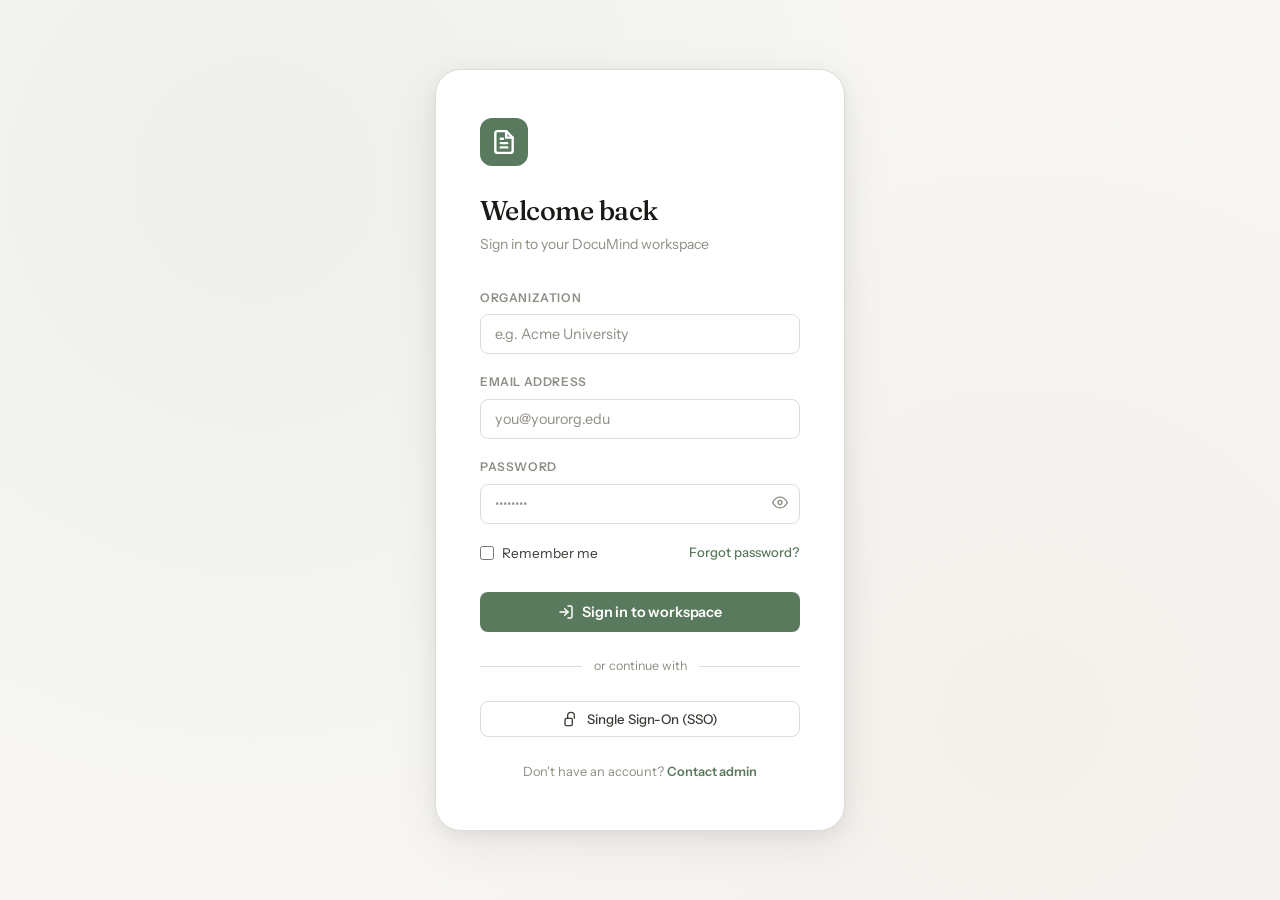
==== Frontend/index.html @ 60bb694b "Initial project structure" ====
<!DOCTYPE html>
<html lang="en">
<head>
  <meta charset="UTF-8" />
  <meta name="viewport" content="width=device-width, initial-scale=1.0" />
  <title>DocuMind AI — Login</title>
  <link rel="stylesheet" href="css/styles.css" />
</head>
<body>

  <!-- ── Page Loader ───────────────────────────── -->
  <div class="page-loader" id="pageLoader">
    <div class="loader-dot"></div>
    <div class="loader-dot"></div>
    <div class="loader-dot"></div>
  </div>

  <!-- ── Login Wrapper ─────────────────────────── -->
  <main class="login-page">

    <div class="login-card">

      <!-- Brand mark -->
      <div class="login-logo">
        <svg width="26" height="26" viewBox="0 0 24 24" fill="none" stroke="currentColor" stroke-width="2.2" stroke-linecap="round" stroke-linejoin="round">
          <path d="M14 2H6a2 2 0 0 0-2 2v16a2 2 0 0 0 2 2h12a2 2 0 0 0 2-2V8z"/>
          <polyline points="14 2 14 8 20 8"/>
          <line x1="9" y1="13" x2="15" y2="13"/>
          <line x1="9" y1="17" x2="15" y2="17"/>
          <line x1="9" y1="9" x2="11" y2="9"/>
        </svg>
      </div>

      <h1>Welcome back</h1>
      <p class="subtitle">Sign in to your DocuMind workspace</p>

      <!-- Login Form -->
      <form id="loginForm" novalidate>

        <div class="form-group">
          <label class="form-label" for="orgName">Organization</label>
          <input class="form-input" type="text" id="orgName" placeholder="e.g. Acme University" autocomplete="organization" />
          <div class="invalid-msg" id="orgError" style="color:#ef4444;font-size:.78rem;margin-top:4px;display:none;">
            Organization name is required.
          </div>
        </div>

        <div class="form-group">
          <label class="form-label" for="email">Email address</label>
          <input class="form-input" type="email" id="email" placeholder="you@yourorg.edu" autocomplete="email" />
          <div class="invalid-msg" id="emailError" style="color:#ef4444;font-size:.78rem;margin-top:4px;display:none;">
            Please enter a valid email.
          </div>
        </div>

        <div class="form-group">
          <label class="form-label" for="password">Password</label>
          <div style="position:relative;">
            <input class="form-input" type="password" id="password" placeholder="••••••••" autocomplete="current-password" style="padding-right:42px;" />
            <!-- Toggle visibility -->
            <button type="button" id="togglePwd" tabindex="-1"
              style="position:absolute;right:12px;top:50%;transform:translateY(-50%);background:none;border:none;cursor:pointer;color:var(--text-muted);padding:0;">
              <svg id="eyeIcon" width="16" height="16" viewBox="0 0 24 24" fill="none" stroke="currentColor" stroke-width="2" stroke-linecap="round" stroke-linejoin="round">
                <path d="M1 12s4-8 11-8 11 8 11 8-4 8-11 8-11-8-11-8z"/>
                <circle cx="12" cy="12" r="3"/>
              </svg>
            </button>
          </div>
          <div class="invalid-msg" id="pwdError" style="color:#ef4444;font-size:.78rem;margin-top:4px;display:none;">
            Password must be at least 6 characters.
          </div>
        </div>

        <div style="display:flex;align-items:center;justify-content:space-between;margin-bottom:20px;">
          <label style="display:flex;align-items:center;gap:8px;font-size:.85rem;cursor:pointer;">
            <input type="checkbox" id="rememberMe" style="accent-color:var(--primary);width:14px;height:14px;" />
            Remember me
          </label>
          <a href="#" style="font-size:.82rem;color:var(--primary);text-decoration:none;font-weight:500;">Forgot password?</a>
        </div>

        <button type="submit" class="btn-primary-custom" id="loginBtn">
          <svg width="16" height="16" viewBox="0 0 24 24" fill="none" stroke="currentColor" stroke-width="2.2" stroke-linecap="round" stroke-linejoin="round">
            <path d="M15 3h4a2 2 0 0 1 2 2v14a2 2 0 0 1-2 2h-4"/>
            <polyline points="10 17 15 12 10 7"/>
            <line x1="15" y1="12" x2="3" y2="12"/>
          </svg>
          Sign in to workspace
        </button>

      </form>

      <!-- Divider -->
      <div style="display:flex;align-items:center;gap:12px;margin:24px 0;">
        <div style="flex:1;height:1px;background:var(--border);"></div>
        <span style="font-size:.78rem;color:var(--text-muted);">or continue with</span>
        <div style="flex:1;height:1px;background:var(--border);"></div>
      </div>

      <!-- SSO button (decorative) -->
      <button class="btn-secondary-custom" style="width:100%;">
        <svg width="16" height="16" viewBox="0 0 24 24" fill="none" stroke="currentColor" stroke-width="2" stroke-linecap="round" stroke-linejoin="round">
          <rect x="3" y="11" width="11" height="11" rx="2" ry="2"/>
          <path d="M7 11V7a5 5 0 0 1 10 0v4"/>
        </svg>
        Single Sign-On (SSO)
      </button>

      <p style="text-align:center;font-size:.8rem;color:var(--text-muted);margin-top:24px;">
        Don't have an account? <a href="#" style="color:var(--primary);font-weight:600;text-decoration:none;">Contact admin</a>
      </p>

    </div><!-- /login-card -->
  </main>

  <script src="js/login.js"></script>
</body>
</html>
---- Frontend/css/styles.css ----
/* ============================================================
   DocuMind AI — Global Styles
   Theme: Light Minimal · Sage & Stone
   Fonts: Fraunces (display) + Instrument Sans (body)
   ============================================================ */

@import url('https://fonts.googleapis.com/css2?family=Fraunces:ital,opsz,wght@0,9..144,300;0,9..144,400;0,9..144,500;0,9..144,600;1,9..144,300;1,9..144,400&family=Instrument+Sans:ital,wght@0,400;0,500;0,600;0,700;1,400&display=swap');

/* ── CSS Variables ──────────────────────────────────────── */
:root {
  --bg:           #f7f6f3;
  --surface:      #ffffff;
  --surface-2:    #f2f1ed;
  --surface-3:    #eceae4;
  --border:       #e0ddd6;
  --border-focus: #5a7a5e;

  --primary:      #5a7a5e;
  --primary-dark: #3d5c41;
  --primary-mid:  #4d6e51;
  --primary-light:#edf2ee;
  --primary-pale: #f4f8f4;
  --accent:       #c4785a;
  --accent-light: #fdf0eb;

  --text-heading: #1a1916;
  --text-body:    #3d3b35;
  --text-muted:   #8f8c83;
  --text-inverse: #ffffff;

  --bubble-user:  #3d5c41;
  --bubble-ai:    #f2f1ed;

  --shadow-xs:    0 1px 2px rgba(0,0,0,.04);
  --shadow-sm:    0 2px 8px rgba(0,0,0,.05), 0 1px 3px rgba(0,0,0,.04);
  --shadow-md:    0 4px 20px rgba(0,0,0,.06), 0 2px 6px rgba(0,0,0,.04);
  --shadow-lg:    0 12px 48px rgba(0,0,0,.08), 0 4px 16px rgba(0,0,0,.05);

  --radius-sm:    8px;
  --radius-md:    12px;
  --radius-lg:    18px;
  --radius-xl:    26px;

  --font-display: 'Fraunces', serif;
  --font-body:    'Instrument Sans', sans-serif;

  --nav-h:        60px;
  --sidebar-w:    248px;

  --transition:   all .18s cubic-bezier(.4,0,.2,1);
}

/* ── Reset & Base ───────────────────────────────────────── */
*, *::before, *::after { box-sizing: border-box; margin: 0; padding: 0; }
html { scroll-behavior: smooth; }

body {
  font-family: var(--font-body);
  background: var(--bg);
  color: var(--text-body);
  font-size: 14.5px;
  line-height: 1.65;
  min-height: 100vh;
  -webkit-font-smoothing: antialiased;
}

h1, h2, h3, h4, h5 {
  font-family: var(--font-display);
  color: var(--text-heading);
  line-height: 1.2;
  font-weight: 500;
}

/* ── Page Loader ────────────────────────────────────────── */
.page-loader {
  position: fixed; inset: 0;
  background: var(--surface);
  display: flex; align-items: center; justify-content: center;
  z-index: 9999;
  transition: opacity .4s ease, visibility .4s ease;
}
.page-loader.hidden { opacity: 0; visibility: hidden; }
.loader-dot {
  width: 8px; height: 8px;
  border-radius: 50%;
  background: var(--primary);
  margin: 0 4px;
  animation: bounce .6s infinite alternate;
}
.loader-dot:nth-child(2) { animation-delay: .15s; }
.loader-dot:nth-child(3) { animation-delay: .30s; }
@keyframes bounce { to { transform: translateY(-10px); opacity: .4; } }

/* ── Navbar ─────────────────────────────────────────────── */
.app-navbar {
  height: var(--nav-h);
  background: var(--surface);
  border-bottom: 1px solid var(--border);
  display: flex; align-items: center;
  padding: 0 28px;
  position: sticky; top: 0; z-index: 100;
  box-shadow: var(--shadow-xs);
}

.nav-brand {
  display: flex; align-items: center; gap: 10px;
  font-family: var(--font-display);
  font-weight: 500;
  font-size: 1.05rem;
  color: var(--text-heading);
  text-decoration: none;
  letter-spacing: -.01em;
}
.nav-brand:hover { color: var(--primary); }

.nav-logo-mark {
  width: 32px; height: 32px;
  background: var(--primary);
  border-radius: 8px;
  display: flex; align-items: center; justify-content: center;
  color: white; font-size: .82rem; font-weight: 600;
  font-family: var(--font-display);
}

.nav-links {
  display: flex; align-items: center; gap: 2px;
  margin-left: auto;
  list-style: none;
}

.nav-links a {
  padding: 6px 12px;
  border-radius: var(--radius-sm);
  font-size: .83rem;
  font-weight: 500;
  color: var(--text-muted);
  text-decoration: none;
  transition: var(--transition);
}
.nav-links a:hover { color: var(--text-heading); background: var(--surface-2); }
.nav-links a.active { color: var(--primary); background: var(--primary-light); font-weight: 600; }

.nav-links .nav-logout a { color: #b45c4a; }
.nav-links .nav-logout a:hover { background: #fdf0eb; color: #8c3c2a; }

/* ── Login Page ─────────────────────────────────────────── */
.login-page {
  min-height: 100vh;
  display: flex; align-items: center; justify-content: center;
  background: var(--bg);
  position: relative; overflow: hidden;
  padding: 24px;
}

.login-page::before {
  content: '';
  position: absolute; inset: 0;
  background-image:
    radial-gradient(circle at 20% 20%, rgba(90,122,94,.06) 0%, transparent 50%),
    radial-gradient(circle at 80% 80%, rgba(196,120,90,.05) 0%, transparent 50%);
  pointer-events: none;
}

.login-card {
  background: var(--surface);
  border-radius: var(--radius-xl);
  box-shadow: var(--shadow-lg);
  padding: 48px 44px;
  width: 100%; max-width: 410px;
  position: relative; z-index: 1;
  border: 1px solid var(--border);
  animation: slideUp .45s cubic-bezier(.4,0,.2,1) both;
}
@keyframes slideUp {
  from { opacity: 0; transform: translateY(20px); }
  to   { opacity: 1; transform: translateY(0); }
}

.login-logo {
  width: 48px; height: 48px;
  background: var(--primary);
  border-radius: 12px;
  display: flex; align-items: center; justify-content: center;
  margin-bottom: 28px;
}
.login-logo svg { color: white; }

.login-card h1 { font-size: 1.7rem; margin-bottom: 6px; letter-spacing: -.02em; }
.login-card p.subtitle { color: var(--text-muted); font-size: .875rem; margin-bottom: 32px; font-family: var(--font-body); }

/* ── Form Elements ──────────────────────────────────────── */
.form-group { margin-bottom: 18px; }

.form-label {
  display: block;
  font-size: .75rem;
  font-weight: 600;
  letter-spacing: .05em;
  text-transform: uppercase;
  color: var(--text-muted);
  margin-bottom: 7px;
}

.form-input {
  width: 100%;
  padding: 10px 14px;
  border: 1.5px solid var(--border);
  border-radius: var(--radius-sm);
  font-family: var(--font-body);
  font-size: .9rem;
  color: var(--text-heading);
  background: var(--surface);
  transition: var(--transition);
  outline: none;
}
.form-input:focus {
  border-color: var(--border-focus);
  box-shadow: 0 0 0 3px rgba(90,122,94,.1);
}
.form-input::placeholder { color: var(--text-muted); }

/* ── Buttons ────────────────────────────────────────────── */
.btn-primary-custom {
  display: inline-flex; align-items: center; justify-content: center; gap: 8px;
  width: 100%; padding: 11px 20px;
  background: var(--primary);
  color: white;
  border: none;
  border-radius: var(--radius-sm);
  font-family: var(--font-body);
  font-size: .9rem;
  font-weight: 600;
  cursor: pointer;
  transition: var(--transition);
  text-decoration: none;
  margin-top: 8px;
  letter-spacing: -.01em;
}
.btn-primary-custom:hover {
  background: var(--primary-dark);
  color: white;
  transform: translateY(-1px);
  box-shadow: 0 6px 20px rgba(61,92,65,.25);
}
.btn-primary-custom:active { transform: translateY(0); box-shadow: none; }

.btn-secondary-custom {
  display: inline-flex; align-items: center; justify-content: center; gap: 8px;
  padding: 9px 16px;
  background: var(--surface);
  color: var(--text-body);
  border: 1.5px solid var(--border);
  border-radius: var(--radius-sm);
  font-family: var(--font-body);
  font-size: .83rem;
  font-weight: 500;
  cursor: pointer;
  transition: var(--transition);
  text-decoration: none;
}
.btn-secondary-custom:hover {
  border-color: var(--primary);
  color: var(--primary);
  background: var(--primary-pale);
}

/* ── Page Layout ────────────────────────────────────────── */
.page-content {
  max-width: 1100px;
  margin: 0 auto;
  padding: 32px 24px;
}

.page-header { margin-bottom: 24px; }
.page-header h2 { font-size: 1.45rem; font-weight: 500; letter-spacing: -.02em; }
.page-header p { color: var(--text-muted); font-size: .875rem; margin-top: 4px; }

/* ── Card ───────────────────────────────────────────────── */
.card-custom {
  background: var(--surface);
  border: 1px solid var(--border);
  border-radius: var(--radius-lg);
  box-shadow: var(--shadow-sm);
  overflow: hidden;
}

/* ── Chat Page ──────────────────────────────────────────── */
.chat-layout {
  display: flex;
  gap: 0;
  height: calc(100vh - var(--nav-h));
  overflow: hidden;
}

.chat-sidebar {
  width: var(--sidebar-w);
  flex-shrink: 0;
  background: var(--surface);
  border-right: 1px solid var(--border);
  display: flex; flex-direction: column;
  overflow: hidden;
}

.sidebar-top {
  padding: 18px 16px 12px;
  border-bottom: 1px solid var(--border);
}

.sidebar-heading {
  font-size: .68rem;
  font-weight: 700;
  letter-spacing: .1em;
  text-transform: uppercase;
  color: var(--text-muted);
  padding: 14px 16px 6px;
}

.sidebar-list {
  flex: 1;
  overflow-y: auto;
  padding: 4px 8px;
}
.sidebar-list::-webkit-scrollbar { width: 4px; }
.sidebar-list::-webkit-scrollbar-thumb { background: var(--border); border-radius: 4px; }

.sidebar-item {
  padding: 9px 10px;
  border-radius: var(--radius-sm);
  font-size: .82rem;
  cursor: pointer;
  transition: var(--transition);
  color: var(--text-body);
  display: flex; align-items: flex-start; gap: 8px;
  line-height: 1.4;
}
.sidebar-item:hover { background: var(--surface-2); }
.sidebar-item.active {
  background: var(--primary-light);
  color: var(--primary);
  font-weight: 600;
}
.sidebar-item .item-dot {
  width: 6px; height: 6px; border-radius: 50%;
  background: var(--text-muted); opacity: .4;
  flex-shrink: 0; margin-top: 5px;
}
.sidebar-item.active .item-dot { background: var(--primary); opacity: 1; }

.sidebar-footer {
  padding: 12px 16px;
  border-top: 1px solid var(--border);
  display: flex; flex-direction: column; gap: 8px;
}

.chat-main {
  flex: 1;
  display: flex; flex-direction: column;
  background: var(--bg);
  overflow: hidden;
}

.chat-header {
  padding: 14px 24px;
  border-bottom: 1px solid var(--border);
  display: flex; align-items: center; gap: 12px;
  background: var(--surface);
  flex-shrink: 0;
}
.chat-header-icon {
  width: 34px; height: 34px;
  background: var(--primary);
  border-radius: 9px;
  display: flex; align-items: center; justify-content: center;
  color: white;
}
.chat-header-info h5 { font-size: .9rem; margin: 0; font-weight: 600; font-family: var(--font-body); }
.chat-header-info span { font-size: .75rem; color: var(--text-muted); }
.status-dot {
  display: inline-block;
  width: 6px; height: 6px;
  background: #4ade80;
  border-radius: 50%;
  margin-right: 5px;
  animation: pulse 2.5s infinite;
}
@keyframes pulse { 0%,100%{opacity:1} 50%{opacity:.3} }

.chat-messages {
  flex: 1; overflow-y: auto;
  padding: 28px 28px 16px;
  display: flex; flex-direction: column;
  gap: 20px;
  scroll-behavior: smooth;
}
.chat-messages::-webkit-scrollbar { width: 5px; }
.chat-messages::-webkit-scrollbar-track { background: transparent; }
.chat-messages::-webkit-scrollbar-thumb { background: var(--border); border-radius: 10px; }

.msg-row {
  display: flex; align-items: flex-end; gap: 10px;
  animation: msgIn .25s cubic-bezier(.4,0,.2,1) both;
}
@keyframes msgIn {
  from { opacity: 0; transform: translateY(8px); }
  to   { opacity: 1; transform: translateY(0); }
}

.msg-row.user { flex-direction: row-reverse; }

.msg-avatar {
  width: 30px; height: 30px; border-radius: 50%;
  display: flex; align-items: center; justify-content: center;
  font-size: .7rem; font-weight: 700;
  flex-shrink: 0;
}
.msg-avatar.ai-avatar { background: var(--primary); color: white; }
.msg-avatar.user-avatar { background: var(--surface-3); color: var(--text-body); border: 1.5px solid var(--border); }

.msg-bubble {
  max-width: 64%;
  padding: 11px 15px;
  border-radius: var(--radius-md);
  font-size: .875rem;
  line-height: 1.6;
}

.msg-row.user .msg-bubble {
  background: var(--primary);
  color: white;
  border-bottom-right-radius: 4px;
}

.msg-row.ai .msg-bubble {
  background: var(--surface);
  color: var(--text-body);
  border-bottom-left-radius: 4px;
  border: 1px solid var(--border);
  box-shadow: var(--shadow-xs);
}

.msg-time {
  font-size: .68rem; color: var(--text-muted); margin-top: 5px;
  text-align: right;
}
.msg-row.ai .msg-time { text-align: left; }

.typing-indicator { display: flex; align-items: center; gap: 4px; padding: 4px 2px; }
.typing-dot {
  width: 6px; height: 6px;
  border-radius: 50%; background: var(--text-muted);
  animation: typing .8s infinite;
}
.typing-dot:nth-child(2) { animation-delay: .15s; }
.typing-dot:nth-child(3) { animation-delay: .30s; }
@keyframes typing { 0%,80%,100%{transform:scale(1);opacity:.35} 40%{transform:scale(1.35);opacity:1} }

/* Welcome state */
.chat-welcome {
  display: flex; flex-direction: column; align-items: center;
  justify-content: center; text-align: center;
  padding: 48px 24px;
  margin: auto;
  width: 100%;
}

.welcome-icon {
  width: 56px; height: 56px;
  background: var(--primary-light);
  border-radius: var(--radius-md);
  display: flex; align-items: center; justify-content: center;
  margin: 0 auto 18px;
  color: var(--primary);
}

.chat-welcome h4 {
  font-size: 1.2rem;
  letter-spacing: -.02em;
  margin-bottom: 8px;
}

.chat-welcome p {
  color: var(--text-muted);
  font-size: .855rem;
  max-width: 360px;
  margin: 0 auto 28px;
  line-height: 1.65;
}

.suggestions-grid {
  display: grid;
  grid-template-columns: 1fr 1fr;
  gap: 8px;
  max-width: 480px;
  width: 100%;
}

.suggestion-chip {
  background: var(--surface);
  border: 1.5px solid var(--border);
  border-radius: var(--radius-md);
  padding: 11px 14px;
  font-size: .82rem;
  font-family: var(--font-body);
  color: var(--text-body);
  cursor: pointer;
  transition: var(--transition);
  text-align: left;
  line-height: 1.4;
  display: flex; align-items: flex-start; gap: 10px;
}
.suggestion-chip:hover {
  border-color: var(--primary);
  color: var(--primary);
  background: var(--primary-pale);
  transform: translateY(-1px);
  box-shadow: var(--shadow-sm);
}
.chip-icon { font-size: 1rem; flex-shrink: 0; }
.chip-text { display: flex; flex-direction: column; gap: 2px; }
.chip-label { font-weight: 600; font-size: .8rem; }
.chip-desc { font-size: .73rem; color: var(--text-muted); }

/* Input area */
.chat-input-area {
  padding: 14px 24px 18px;
  background: var(--surface);
  border-top: 1px solid var(--border);
  flex-shrink: 0;
}

.chat-input-wrap {
  display: flex; align-items: flex-end;
  background: var(--bg);
  border: 1.5px solid var(--border);
  border-radius: var(--radius-lg);
  padding: 10px 12px 10px 16px;
  transition: var(--transition);
  gap: 10px;
}
.chat-input-wrap:focus-within {
  border-color: var(--border-focus);
  box-shadow: 0 0 0 3px rgba(90,122,94,.08);
  background: var(--surface);
}

#chatInput {
  flex: 1; border: none; outline: none;
  background: transparent;
  font-family: var(--font-body);
  font-size: .875rem; color: var(--text-heading);
  resize: none; max-height: 120px;
  line-height: 1.55;
  padding-top: 2px;
}
#chatInput::placeholder { color: var(--text-muted); }

.btn-send {
  width: 36px; height: 36px; flex-shrink: 0;
  background: var(--primary);
  border: none; border-radius: 10px;
  color: white; display: flex; align-items: center; justify-content: center;
  cursor: pointer; transition: var(--transition);
}
.btn-send:hover { background: var(--primary-dark); transform: scale(1.05); }
.btn-send:disabled { opacity: .4; cursor: not-allowed; transform: none; background: var(--primary); }

.input-hint {
  font-size: .7rem;
  color: var(--text-muted);
  text-align: center;
  margin-top: 8px;
}

/* ── Upload Page ────────────────────────────────────────── */
.upload-zone {
  border: 2px dashed var(--border);
  border-radius: var(--radius-lg);
  background: var(--bg);
  padding: 52px 32px;
  text-align: center;
  transition: var(--transition);
  cursor: pointer;
  position: relative;
}
.upload-zone:hover,
.upload-zone.drag-over {
  border-color: var(--primary);
  background: var(--primary-pale);
}
.upload-zone input[type="file"] {
  position: absolute; inset: 0; opacity: 0; cursor: pointer; width: 100%; height: 100%;
}

.upload-icon {
  width: 56px; height: 56px;
  background: var(--primary-light);
  border-radius: var(--radius-md);
  display: flex; align-items: center; justify-content: center;
  margin: 0 auto 16px;
  color: var(--primary);
}

.upload-zone h4 { font-size: .95rem; margin-bottom: 5px; font-weight: 600; font-family: var(--font-body); }
.upload-zone p { font-size: .83rem; color: var(--text-muted); }

.file-badge {
  display: inline-flex; align-items: center; gap: 5px;
  padding: 3px 10px;
  border-radius: 20px;
  font-size: .72rem; font-weight: 600;
  margin: 3px;
}
.badge-pdf { background: #fef2f2; color: #c0392b; }
.badge-docx { background: #eff6ff; color: #2563eb; }

/* ── Table ──────────────────────────────────────────────── */
.table-custom {
  width: 100%; border-collapse: separate; border-spacing: 0;
  font-size: .855rem;
}
.table-custom thead th {
  background: var(--surface-2);
  color: var(--text-muted);
  font-weight: 600;
  font-size: .71rem;
  text-transform: uppercase;
  letter-spacing: .07em;
  padding: 11px 20px;
  border-bottom: 1px solid var(--border);
  font-family: var(--font-body);
}
.table-custom tbody td {
  padding: 13px 20px;
  border-bottom: 1px solid var(--border);
  color: var(--text-body);
  vertical-align: middle;
}
.table-custom tbody tr:last-child td { border-bottom: none; }
.table-custom tbody tr { transition: var(--transition); }
.table-custom tbody tr:hover { background: var(--surface-2); }

.status-badge {
  display: inline-flex; align-items: center; gap: 5px;
  padding: 3px 10px; border-radius: 20px;
  font-size: .72rem; font-weight: 600;
}
.status-indexed   { background: #f0fdf4; color: #15803d; }
.status-processing{ background: #fefce8; color: #a16207; }
.status-failed    { background: #fef2f2; color: #c0392b; }

.cat-badge {
  padding: 3px 10px; border-radius: 20px;
  font-size: .72rem; font-weight: 600;
}
.cat-hostel   { background: #f5f3ff; color: #6d28d9; }
.cat-finance  { background: #fffbeb; color: #b45309; }
.cat-academic { background: #eff6ff; color: #1d4ed8; }
.cat-default  { background: var(--surface-2); color: var(--text-muted); }

/* ── Toasts ─────────────────────────────────────────────── */
.toast-custom {
  position: fixed; top: 76px; right: 20px; z-index: 500;
  background: var(--surface);
  border: 1px solid var(--border);
  border-radius: var(--radius-md);
  box-shadow: var(--shadow-lg);
  padding: 13px 18px;
  display: flex; align-items: center; gap: 12px;
  min-width: 270px;
  animation: toastIn .3s cubic-bezier(.4,0,.2,1) both;
  transition: opacity .3s, transform .3s;
}
.toast-custom.hide { opacity: 0; transform: translateX(16px); }
@keyframes toastIn {
  from { opacity: 0; transform: translateX(16px); }
  to   { opacity: 1; transform: translateX(0); }
}
.toast-icon { width: 30px; height: 30px; border-radius: 7px; display: flex; align-items: center; justify-content: center; flex-shrink: 0; }
.toast-success .toast-icon { background: #f0fdf4; color: #15803d; }
.toast-error   .toast-icon { background: #fef2f2; color: #c0392b; }
.toast-text h6 { font-size: .84rem; margin: 0; font-family: var(--font-body); font-weight: 600; }
.toast-text p  { font-size: .76rem; color: var(--text-muted); margin: 0; }

/* ── Empty state ────────────────────────────────────────── */
.empty-state {
  text-align: center; padding: 56px 24px;
  color: var(--text-muted);
}
.empty-state svg { opacity: .25; margin-bottom: 14px; }
.empty-state h5 { font-size: .95rem; color: var(--text-muted); }
.empty-state p  { font-size: .83rem; margin-top: 4px; }

/* ── Progress bar ───────────────────────────────────────── */
.upload-progress {
  height: 3px; border-radius: 4px;
  background: var(--border); overflow: hidden;
  margin-top: 8px;
}
.upload-progress-bar {
  height: 100%; border-radius: 4px;
  background: var(--primary);
  transition: width .4s ease;
}

/* ── Stat chip ──────────────────────────────────────────── */
.stat-chip {
  background: var(--surface-2);
  border: 1px solid var(--border);
  border-radius: var(--radius-sm);
  padding: 9px 12px;
  font-size: .78rem;
}
.stat-chip .stat-val {
  font-family: var(--font-display);
  font-size: 1.15rem; font-weight: 500;
  color: var(--primary);
  letter-spacing: -.02em;
}
.stat-chip .stat-label { color: var(--text-muted); font-size: .7rem; }

/* ── Responsive ─────────────────────────────────────────── */
@media (max-width: 768px) {
  .chat-sidebar { display: none; }
  .login-card { padding: 32px 24px; }
  .page-content { padding: 18px 16px; }
  .nav-links a { padding: 5px 9px; font-size: .79rem; }
  .suggestions-grid { grid-template-columns: 1fr; }
  .chat-messages { padding: 20px 16px; }
}
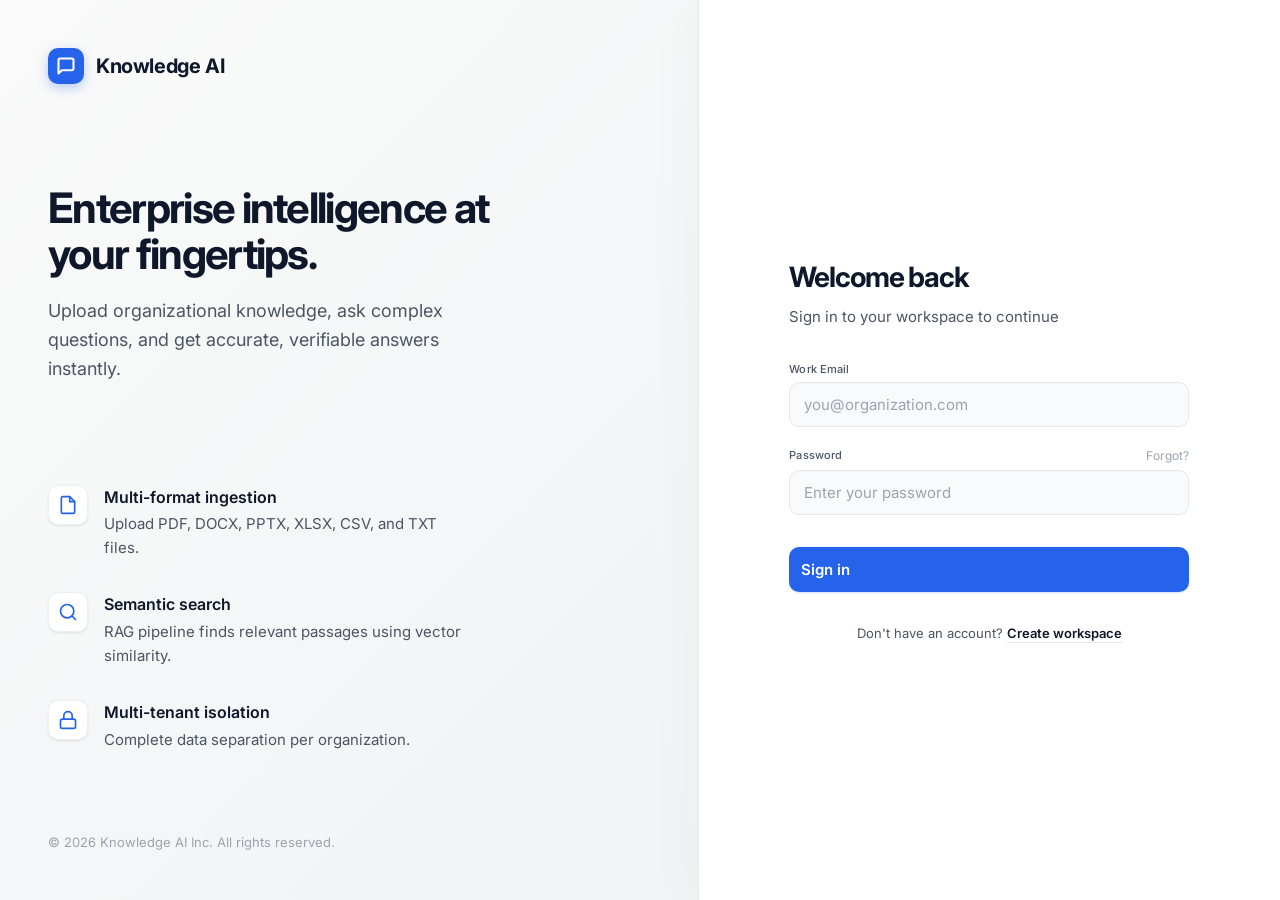
==== commit 12b3c599: "final project" ====
--- a/Frontend/index.html
+++ b/Frontend/index.html
@@ -1,118 +1,167 @@
 <!DOCTYPE html>
 <html lang="en">
 <head>
-  <meta charset="UTF-8" />
-  <meta name="viewport" content="width=device-width, initial-scale=1.0" />
-  <title>DocuMind AI — Login</title>
-  <link rel="stylesheet" href="css/styles.css" />
+<meta charset="UTF-8">
+<meta name="viewport" content="width=device-width,initial-scale=1">
+<meta name="description" content="AI Knowledge Assistant — Enterprise knowledge management powered by AI">
+<title>Sign in — AI Knowledge Assistant</title>
+<link rel="preconnect" href="https://fonts.googleapis.com">
+<link href="https://fonts.googleapis.com/css2?family=Inter:wght@400;500;600;700&family=JetBrains+Mono:wght@400;500&display=swap" rel="stylesheet">
+<link rel="stylesheet" href="css/design-system.css">
+<link rel="stylesheet" href="css/layout.css">
 </head>
 <body>
 
-  <!-- ── Page Loader ───────────────────────────── -->
-  <div class="page-loader" id="pageLoader">
-    <div class="loader-dot"></div>
-    <div class="loader-dot"></div>
-    <div class="loader-dot"></div>
+<div class="auth-page" id="authPage">
+  <!-- Left — feature showcase -->
+  <div class="auth-left">
+    <div style="display:flex;align-items:center;gap:12px">
+      <div style="width:36px;height:36px;background:var(--accent);border-radius:10px;display:flex;align-items:center;justify-content:center;box-shadow:0 4px 12px rgba(37,99,235,0.3)">
+        <svg width="20" height="20" viewBox="0 0 24 24" fill="none" stroke="#fff" stroke-width="2.5" stroke-linecap="round" stroke-linejoin="round"><path d="M21 15a2 2 0 0 1-2 2H7l-4 4V5a2 2 0 0 1 2-2h14a2 2 0 0 1 2 2z"/></svg>
+      </div>
+      <span style="font-weight:700;font-size:20px;letter-spacing:-.02em;color:var(--text-primary)">Knowledge AI</span>
+    </div>
+    
+    <div style="margin: 60px 0">
+      <h1 style="font-size:42px;font-weight:700;letter-spacing:-.04em;line-height:1.1;color:var(--text-primary);margin-bottom:20px;max-width:480px">
+        Enterprise intelligence at your fingertips.
+      </h1>
+      <p style="font-size:18px;color:var(--text-secondary);max-width:440px;line-height:1.6">
+        Upload organizational knowledge, ask complex questions, and get accurate, verifiable answers instantly.
+      </p>
+    </div>
+
+    <ul class="auth-feature-list">
+      <li>
+        <span class="feat-icon"><svg viewBox="0 0 24 24" fill="none" stroke="currentColor" stroke-width="2" stroke-linecap="round" stroke-linejoin="round"><path d="M14 2H6a2 2 0 0 0-2 2v16a2 2 0 0 0 2 2h12a2 2 0 0 0 2-2V8z"/><polyline points="14 2 14 8 20 8"/></svg></span>
+        <div><strong>Multi-format ingestion</strong>Upload PDF, DOCX, PPTX, XLSX, CSV, and TXT files.</div>
+      </li>
+      <li>
+        <span class="feat-icon"><svg viewBox="0 0 24 24" fill="none" stroke="currentColor" stroke-width="2" stroke-linecap="round" stroke-linejoin="round"><circle cx="11" cy="11" r="8"/><line x1="21" y1="21" x2="16.65" y2="16.65"/></svg></span>
+        <div><strong>Semantic search</strong>RAG pipeline finds relevant passages using vector similarity.</div>
+      </li>
+      <li>
+        <span class="feat-icon"><svg viewBox="0 0 24 24" fill="none" stroke="currentColor" stroke-width="2" stroke-linecap="round" stroke-linejoin="round"><rect x="3" y="11" width="18" height="11" rx="2" ry="2"/><path d="M7 11V7a5 5 0 0 1 10 0v4"/></svg></span>
+        <div><strong>Multi-tenant isolation</strong>Complete data separation per organization.</div>
+      </li>
+    </ul>
+    
+    <div style="margin-top:40px;font-size:13px;color:var(--text-tertiary)">
+      &copy; 2026 Knowledge AI Inc. All rights reserved.
+    </div>
   </div>
 
-  <!-- ── Login Wrapper ─────────────────────────── -->
-  <main class="login-page">
+  <!-- Right — auth forms -->
+  <div class="auth-right">
+    <!-- Login Form -->
+    <div class="auth-card" id="loginForm">
+      <div class="auth-logo">Welcome back</div>
+      <div class="auth-subtitle">Sign in to your workspace to continue</div>
+      <form class="auth-form" onsubmit="handleLogin(event)">
+        <div class="input-group">
+          <label for="loginEmail">Work Email</label>
+          <input type="email" id="loginEmail" class="input" placeholder="you@organization.com" required>
+        </div>
+        <div class="input-group">
+          <label for="loginPassword" style="display:flex;justify-content:space-between">
+            <span>Password</span>
+            <a href="#" style="color:var(--text-tertiary);font-weight:400;font-size:12px;text-decoration:none">Forgot?</a>
+          </label>
+          <input type="password" id="loginPassword" class="input" placeholder="Enter your password" required>
+        </div>
+        <button type="submit" class="btn btn-primary" id="loginBtn">Sign in</button>
+        <div id="loginError" class="hidden" style="color:var(--error);font-size:var(--text-sm);text-align:center;background:var(--error-muted);padding:8px;border-radius:var(--radius-md)"></div>
+      </form>
+      <div class="auth-switch">
+        Don't have an account? <a href="#" onclick="toggleAuth(event,'register')">Create workspace</a>
+      </div>
+    </div>
 
-    <div class="login-card">
+    <!-- Register Form -->
+    <div class="auth-card hidden" id="registerForm">
+      <div class="auth-logo">Create workspace</div>
+      <div class="auth-subtitle">Get started with Knowledge Assistant for free</div>
+      <form class="auth-form" onsubmit="handleRegister(event)">
+        <div class="input-group">
+          <label for="regName">Full name</label>
+          <input type="text" id="regName" class="input" placeholder="Jane Smith" required>
+        </div>
+        <div class="input-group">
+          <label for="regOrgName">Organization/Workspace Name</label>
+          <input type="text" id="regOrgName" class="input" placeholder="Acme Corp" required>
+        </div>
+        <div class="input-group">
+          <label for="regEmail">Work Email</label>
+          <input type="email" id="regEmail" class="input" placeholder="you@organization.com" required>
+        </div>
+        <div class="input-group">
+          <label for="regPassword">Password</label>
+          <input type="password" id="regPassword" class="input" placeholder="Create a strong password" required minlength="6">
+        </div>
+        <button type="submit" class="btn btn-primary" id="regBtn">Create account</button>
+        <div id="regError" class="hidden" style="color:var(--error);font-size:var(--text-sm);text-align:center;background:var(--error-muted);padding:8px;border-radius:var(--radius-md)"></div>
+      </form>
+      <div class="auth-switch">
+        Already have an account? <a href="#" onclick="toggleAuth(event,'login')">Sign in</a>
+      </div>
+    </div>
+  </div>
+</div>
 
-      <!-- Brand mark -->
-      <div class="login-logo">
-        <svg width="26" height="26" viewBox="0 0 24 24" fill="none" stroke="currentColor" stroke-width="2.2" stroke-linecap="round" stroke-linejoin="round">
-          <path d="M14 2H6a2 2 0 0 0-2 2v16a2 2 0 0 0 2 2h12a2 2 0 0 0 2-2V8z"/>
-          <polyline points="14 2 14 8 20 8"/>
-          <line x1="9" y1="13" x2="15" y2="13"/>
-          <line x1="9" y1="17" x2="15" y2="17"/>
-          <line x1="9" y1="9" x2="11" y2="9"/>
-        </svg>
-      </div>
+<div class="toast-container" id="toastContainer"></div>
 
-      <h1>Welcome back</h1>
-      <p class="subtitle">Sign in to your DocuMind workspace</p>
+<script src="js/api.js"></script>
+<script>
+function toggleAuth(e,target){
+  e.preventDefault();
+  document.getElementById('loginForm').classList.toggle('hidden',target!=='login');
+  document.getElementById('registerForm').classList.toggle('hidden',target!=='register');
+}
 
-      <!-- Login Form -->
-      <form id="loginForm" novalidate>
+async function handleLogin(e){
+  e.preventDefault();
+  const btn=document.getElementById('loginBtn');
+  const errEl=document.getElementById('loginError');
+  errEl.classList.add('hidden');
+  btn.disabled=true;btn.textContent='Signing in…';
+  try{
+    const data=await API.login(
+      document.getElementById('loginEmail').value,
+      document.getElementById('loginPassword').value
+    );
+    localStorage.setItem('token',data.access_token);
+    localStorage.setItem('user',JSON.stringify(data.user));
+    window.location.href='app.html';
+  }catch(err){
+    errEl.textContent=err.message||'Invalid credentials. Please try again.';
+    errEl.classList.remove('hidden');
+  }finally{btn.disabled=false;btn.textContent='Sign in';}
+}
 
-        <div class="form-group">
-          <label class="form-label" for="orgName">Organization</label>
-          <input class="form-input" type="text" id="orgName" placeholder="e.g. Acme University" autocomplete="organization" />
-          <div class="invalid-msg" id="orgError" style="color:#ef4444;font-size:.78rem;margin-top:4px;display:none;">
-            Organization name is required.
-          </div>
-        </div>
+async function handleRegister(e){
+  e.preventDefault();
+  const btn=document.getElementById('regBtn');
+  const errEl=document.getElementById('regError');
+  errEl.classList.add('hidden');
+  btn.disabled=true;btn.textContent='Creating workspace…';
+  try{
+    const data=await API.register(
+      document.getElementById('regName').value,
+      document.getElementById('regEmail').value,
+      document.getElementById('regPassword').value,
+      document.getElementById('regOrgName').value
+    );
+    localStorage.setItem('token',data.access_token);
+    localStorage.setItem('user',JSON.stringify(data.user));
+    window.location.href='app.html';
+  }catch(err){
+    errEl.textContent=err.message||'Registration failed. Please try again.';
+    errEl.classList.remove('hidden');
+  }finally{btn.disabled=false;btn.textContent='Create account';}
+}
 
-        <div class="form-group">
-          <label class="form-label" for="email">Email address</label>
-          <input class="form-input" type="email" id="email" placeholder="you@yourorg.edu" autocomplete="email" />
-          <div class="invalid-msg" id="emailError" style="color:#ef4444;font-size:.78rem;margin-top:4px;display:none;">
-            Please enter a valid email.
-          </div>
-        </div>
-
-        <div class="form-group">
-          <label class="form-label" for="password">Password</label>
-          <div style="position:relative;">
-            <input class="form-input" type="password" id="password" placeholder="••••••••" autocomplete="current-password" style="padding-right:42px;" />
-            <!-- Toggle visibility -->
-            <button type="button" id="togglePwd" tabindex="-1"
-              style="position:absolute;right:12px;top:50%;transform:translateY(-50%);background:none;border:none;cursor:pointer;color:var(--text-muted);padding:0;">
-              <svg id="eyeIcon" width="16" height="16" viewBox="0 0 24 24" fill="none" stroke="currentColor" stroke-width="2" stroke-linecap="round" stroke-linejoin="round">
-                <path d="M1 12s4-8 11-8 11 8 11 8-4 8-11 8-11-8-11-8z"/>
-                <circle cx="12" cy="12" r="3"/>
-              </svg>
-            </button>
-          </div>
-          <div class="invalid-msg" id="pwdError" style="color:#ef4444;font-size:.78rem;margin-top:4px;display:none;">
-            Password must be at least 6 characters.
-          </div>
-        </div>
-
-        <div style="display:flex;align-items:center;justify-content:space-between;margin-bottom:20px;">
-          <label style="display:flex;align-items:center;gap:8px;font-size:.85rem;cursor:pointer;">
-            <input type="checkbox" id="rememberMe" style="accent-color:var(--primary);width:14px;height:14px;" />
-            Remember me
-          </label>
-          <a href="#" style="font-size:.82rem;color:var(--primary);text-decoration:none;font-weight:500;">Forgot password?</a>
-        </div>
-
-        <button type="submit" class="btn-primary-custom" id="loginBtn">
-          <svg width="16" height="16" viewBox="0 0 24 24" fill="none" stroke="currentColor" stroke-width="2.2" stroke-linecap="round" stroke-linejoin="round">
-            <path d="M15 3h4a2 2 0 0 1 2 2v14a2 2 0 0 1-2 2h-4"/>
-            <polyline points="10 17 15 12 10 7"/>
-            <line x1="15" y1="12" x2="3" y2="12"/>
-          </svg>
-          Sign in to workspace
-        </button>
-
-      </form>
-
-      <!-- Divider -->
-      <div style="display:flex;align-items:center;gap:12px;margin:24px 0;">
-        <div style="flex:1;height:1px;background:var(--border);"></div>
-        <span style="font-size:.78rem;color:var(--text-muted);">or continue with</span>
-        <div style="flex:1;height:1px;background:var(--border);"></div>
-      </div>
-
-      <!-- SSO button (decorative) -->
-      <button class="btn-secondary-custom" style="width:100%;">
-        <svg width="16" height="16" viewBox="0 0 24 24" fill="none" stroke="currentColor" stroke-width="2" stroke-linecap="round" stroke-linejoin="round">
-          <rect x="3" y="11" width="11" height="11" rx="2" ry="2"/>
-          <path d="M7 11V7a5 5 0 0 1 10 0v4"/>
-        </svg>
-        Single Sign-On (SSO)
-      </button>
-
-      <p style="text-align:center;font-size:.8rem;color:var(--text-muted);margin-top:24px;">
-        Don't have an account? <a href="#" style="color:var(--primary);font-weight:600;text-decoration:none;">Contact admin</a>
-      </p>
-
-    </div><!-- /login-card -->
-  </main>
-
-  <script src="js/login.js"></script>
+// If already logged in, redirect
+if(localStorage.getItem('token'))window.location.href='app.html';
+</script>
 </body>
 </html>
--- a/Frontend/css/design-system.css
+++ b/Frontend/css/design-system.css
@@ -0,0 +1,652 @@
+/* ═══════════════════════════════════════════════════════════════
+   DESIGN SYSTEM — Tokens, Reset, Typography, Components
+   AI Knowledge Assistant — Light Theme
+   ═══════════════════════════════════════════════════════════════ */
+
+/* ── Google Fonts Import ────────────────────────────────────── */
+@import url('https://fonts.googleapis.com/css2?family=Inter:wght@300;400;500;600;700&family=JetBrains+Mono:wght@400;500&display=swap');
+
+/* ── Design Tokens ──────────────────────────────────────────── */
+:root {
+  /* Spacing */
+  --sp-1:  4px;
+  --sp-2:  8px;
+  --sp-3:  12px;
+  --sp-4:  16px;
+  --sp-5:  20px;
+  --sp-6:  24px;
+  --sp-8:  32px;
+  --sp-10: 40px;
+  --sp-12: 48px;
+  --sp-16: 64px;
+
+  /* Colors — Neutrals */
+  --bg-primary:    #ffffff;
+  --bg-secondary:  #f8f9fa;
+  --bg-tertiary:   #f1f3f4;
+  --bg-hover:      #f3f4f6;
+  --bg-elevated:   #ffffff;
+  --bg-sidebar:    #fafafa;
+  --bg-code:       #f4f5f7;
+
+  /* Colors — Borders */
+  --border-primary:   #e5e7eb;
+  --border-secondary: #eeeff1;
+  --border-focus:     #2563eb;
+
+  /* Colors — Text */
+  --text-primary:   #0f172a;
+  --text-secondary: #4b5563;
+  --text-tertiary:  #9ca3af;
+  --text-disabled:  #d1d5db;
+
+  /* Colors — Accent (Blue) */
+  --accent:         #2563eb;
+  --accent-hover:   #1d4ed8;
+  --accent-muted:   #eff6ff;
+  --accent-light:   #dbeafe;
+
+  /* Colors — Status */
+  --success:        #059669;
+  --success-muted:  #ecfdf5;
+  --warning:        #d97706;
+  --warning-muted:  #fffbeb;
+  --error:          #dc2626;
+  --error-muted:    #fef2f2;
+  --purple:         #7c3aed;
+  --purple-muted:   #f5f3ff;
+
+  /* Typography */
+  --font-sans: 'Inter', -apple-system, BlinkMacSystemFont, 'Segoe UI', sans-serif;
+  --font-mono: 'JetBrains Mono', 'Fira Code', 'Courier New', monospace;
+
+  --text-xs:   11px;
+  --text-sm:   13px;
+  --text-base: 14px;
+  --text-md:   15px;
+  --text-lg:   18px;
+  --text-xl:   22px;
+  --text-2xl:  28px;
+  --text-3xl:  36px;
+
+  /* Radii */
+  --radius-sm:  4px;
+  --radius-md:  6px;
+  --radius-lg:  10px;
+  --radius-xl:  14px;
+  --radius-2xl: 20px;
+
+  /* Shadows */
+  --shadow-xs:  0 1px 2px rgba(0,0,0,.04), 0 0 0 1px rgba(0,0,0,.04);
+  --shadow-sm:  0 1px 3px rgba(0,0,0,.06), 0 1px 2px rgba(0,0,0,.04);
+  --shadow-md:  0 4px 12px rgba(0,0,0,.07), 0 1px 3px rgba(0,0,0,.05);
+  --shadow-lg:  0 10px 30px rgba(0,0,0,.09), 0 4px 10px rgba(0,0,0,.05);
+  --shadow-xl:  0 20px 50px rgba(0,0,0,.12), 0 8px 20px rgba(0,0,0,.06);
+
+  /* Transitions */
+  --duration-fast:   120ms;
+  --duration-normal: 200ms;
+  --duration-slow:   280ms;
+  --ease-out:        cubic-bezier(0.16, 1, 0.3, 1);
+  --ease-in-out:     cubic-bezier(0.4, 0, 0.2, 1);
+
+  /* Layout */
+  --sidebar-w:           224px;
+  --sidebar-collapsed-w: 52px;
+  --header-h:            52px;
+  --content-max:         1100px;
+}
+
+/* ── Reset ──────────────────────────────────────────────────── */
+*, *::before, *::after { box-sizing: border-box; margin: 0; padding: 0; }
+
+html {
+  font-size: 14px;
+  -webkit-font-smoothing: antialiased;
+  -moz-osx-font-smoothing: grayscale;
+  text-rendering: optimizeLegibility;
+}
+
+body {
+  font-family: var(--font-sans);
+  font-size: var(--text-base);
+  color: var(--text-primary);
+  background: var(--bg-primary);
+  line-height: 1.5;
+}
+
+a { color: inherit; text-decoration: none; }
+button { font-family: inherit; cursor: pointer; border: none; background: none; }
+input, textarea, select { font-family: inherit; font-size: inherit; }
+ul, ol { list-style: none; }
+img, svg { display: block; }
+
+/* ── Typography Utilities ───────────────────────────────────── */
+.t-xs  { font-size: var(--text-xs); }
+.t-sm  { font-size: var(--text-sm); }
+.t-md  { font-size: var(--text-md); }
+.t-lg  { font-size: var(--text-lg); }
+.t-xl  { font-size: var(--text-xl); }
+.t-2xl { font-size: var(--text-2xl); }
+
+.fw-normal  { font-weight: 400; }
+.fw-medium  { font-weight: 500; }
+.fw-semibold{ font-weight: 600; }
+.fw-bold    { font-weight: 700; }
+
+.text-primary   { color: var(--text-primary); }
+.text-secondary { color: var(--text-secondary); }
+.text-tertiary  { color: var(--text-tertiary); }
+.text-accent    { color: var(--accent); }
+.text-success   { color: var(--success); }
+.text-error     { color: var(--error); }
+.text-mono      { font-family: var(--font-mono); }
+.truncate       { overflow: hidden; text-overflow: ellipsis; white-space: nowrap; }
+.line-clamp-2   { display: -webkit-box; -webkit-line-clamp: 2; -webkit-box-orient: vertical; overflow: hidden; }
+
+/* ── Display Utilities ──────────────────────────────────────── */
+.hidden        { display: none !important; }
+.flex          { display: flex; }
+.flex-col      { display: flex; flex-direction: column; }
+.items-center  { align-items: center; }
+.justify-between { justify-content: space-between; }
+.gap-1 { gap: var(--sp-1); }
+.gap-2 { gap: var(--sp-2); }
+.gap-3 { gap: var(--sp-3); }
+.gap-4 { gap: var(--sp-4); }
+.w-full { width: 100%; }
+
+/* ── Buttons ────────────────────────────────────────────────── */
+.btn {
+  display: inline-flex;
+  align-items: center;
+  gap: 6px;
+  padding: 6px 14px;
+  border-radius: var(--radius-md);
+  font-size: var(--text-sm);
+  font-weight: 500;
+  line-height: 1.4;
+  transition: all var(--duration-fast);
+  white-space: nowrap;
+  user-select: none;
+}
+.btn:disabled { opacity: .5; cursor: not-allowed; }
+.btn svg { flex-shrink: 0; }
+
+.btn-primary {
+  background: var(--accent);
+  color: #fff;
+  box-shadow: 0 1px 2px rgba(37,99,235,.2);
+}
+.btn-primary:hover:not(:disabled) { background: var(--accent-hover); box-shadow: 0 2px 6px rgba(37,99,235,.25); }
+.btn-primary:active:not(:disabled) { transform: translateY(1px); }
+
+.btn-secondary {
+  background: var(--bg-primary);
+  color: var(--text-primary);
+  border: 1px solid var(--border-primary);
+  box-shadow: var(--shadow-xs);
+}
+.btn-secondary:hover:not(:disabled) { background: var(--bg-hover); border-color: #d1d5db; }
+
+.btn-ghost {
+  color: var(--text-secondary);
+  background: transparent;
+}
+.btn-ghost:hover:not(:disabled) { background: var(--bg-hover); color: var(--text-primary); }
+
+.btn-danger {
+  background: var(--error);
+  color: #fff;
+}
+.btn-danger:hover:not(:disabled) { background: #b91c1c; }
+
+.btn-sm  { padding: 4px 10px; font-size: var(--text-xs); }
+.btn-lg  { padding: 10px 20px; font-size: var(--text-md); }
+.btn-icon {
+  width: 32px; height: 32px;
+  display: inline-flex; align-items: center; justify-content: center;
+  border-radius: var(--radius-md);
+  flex-shrink: 0;
+}
+.btn-icon.btn-sm { width: 26px; height: 26px; }
+
+/* ── Icon Button variants ───────────────────────────────────── */
+.icon-btn {
+  width: 28px; height: 28px;
+  display: inline-flex; align-items: center; justify-content: center;
+  border-radius: var(--radius-sm);
+  color: var(--text-tertiary);
+  transition: all var(--duration-fast);
+  flex-shrink: 0;
+}
+.icon-btn:hover { background: var(--bg-hover); color: var(--text-secondary); }
+
+/* ── Inputs ─────────────────────────────────────────────────── */
+.input {
+  width: 100%;
+  padding: 7px 11px;
+  border: 1px solid var(--border-primary);
+  border-radius: var(--radius-md);
+  font-size: var(--text-sm);
+  color: var(--text-primary);
+  background: var(--bg-primary);
+  transition: all var(--duration-fast);
+  outline: none;
+}
+.input::placeholder { color: var(--text-tertiary); }
+.input:focus { border-color: var(--border-focus); box-shadow: 0 0 0 3px rgba(37,99,235,.08); }
+.input:read-only { background: var(--bg-secondary); color: var(--text-secondary); cursor: default; }
+
+.input-group { display: flex; flex-direction: column; gap: 5px; }
+.input-group label { font-size: var(--text-xs); font-weight: 500; color: var(--text-secondary); letter-spacing: .01em; }
+
+/* ── Badges ─────────────────────────────────────────────────── */
+.badge {
+  display: inline-flex;
+  align-items: center;
+  gap: 4px;
+  padding: 2px 8px;
+  border-radius: 999px;
+  font-size: 11px;
+  font-weight: 500;
+  letter-spacing: .01em;
+  white-space: nowrap;
+}
+.badge-default  { background: var(--bg-tertiary);    color: var(--text-secondary); }
+.badge-blue     { background: var(--accent-muted);   color: var(--accent); }
+.badge-green    { background: var(--success-muted);  color: var(--success); }
+.badge-yellow   { background: var(--warning-muted);  color: var(--warning); }
+.badge-red      { background: var(--error-muted);    color: var(--error); }
+.badge-purple   { background: var(--purple-muted);   color: var(--purple); }
+
+.badge-dot::before {
+  content: '';
+  width: 6px;
+  height: 6px;
+  border-radius: 50%;
+  background: currentColor;
+  display: inline-block;
+}
+
+/* ── Cards ──────────────────────────────────────────────────── */
+.card {
+  border: 1px solid var(--border-primary);
+  border-radius: var(--radius-lg);
+  background: var(--bg-elevated);
+}
+.card-padded { padding: var(--sp-5) var(--sp-6); }
+.card-hover { transition: box-shadow var(--duration-normal), border-color var(--duration-normal); }
+.card-hover:hover { box-shadow: var(--shadow-sm); border-color: #d1d5db; }
+
+/* ── Tables ─────────────────────────────────────────────────── */
+.table-wrap {
+  border: 1px solid var(--border-primary);
+  border-radius: var(--radius-lg);
+  overflow: hidden;
+  background: var(--bg-elevated);
+}
+.table {
+  width: 100%;
+  border-collapse: collapse;
+}
+.table th {
+  font-size: var(--text-xs);
+  font-weight: 600;
+  color: var(--text-tertiary);
+  text-transform: uppercase;
+  letter-spacing: .06em;
+  padding: 10px 16px;
+  background: var(--bg-secondary);
+  border-bottom: 1px solid var(--border-primary);
+  text-align: left;
+  white-space: nowrap;
+}
+.table td {
+  padding: 11px 16px;
+  border-bottom: 1px solid var(--border-secondary);
+  vertical-align: middle;
+  font-size: var(--text-sm);
+}
+.table tr:last-child td { border-bottom: none; }
+.table tbody tr { transition: background var(--duration-fast); }
+.table tbody tr:hover { background: var(--bg-hover); }
+
+/* ── Modal ──────────────────────────────────────────────────── */
+.modal-overlay {
+  position: fixed;
+  inset: 0;
+  background: rgba(0,0,0,.3);
+  z-index: 200;
+  display: flex;
+  align-items: center;
+  justify-content: center;
+  padding: var(--sp-4);
+  animation: fade-in var(--duration-normal) var(--ease-out);
+}
+.modal {
+  background: var(--bg-primary);
+  border-radius: var(--radius-xl);
+  box-shadow: var(--shadow-xl);
+  width: 100%;
+  max-width: 480px;
+  animation: slide-up var(--duration-slow) var(--ease-out);
+  overflow: hidden;
+}
+.modal-wide { max-width: 680px; }
+.modal-header {
+  display: flex;
+  align-items: center;
+  justify-content: space-between;
+  padding: 18px 20px 14px;
+  border-bottom: 1px solid var(--border-primary);
+}
+.modal-body { padding: 20px; }
+.modal-footer {
+  display: flex;
+  justify-content: flex-end;
+  gap: 8px;
+  padding: 14px 20px;
+  border-top: 1px solid var(--border-primary);
+  background: var(--bg-secondary);
+}
+
+/* ── Command Palette ────────────────────────────────────────── */
+.cmd-overlay {
+  position: fixed;
+  inset: 0;
+  background: rgba(0,0,0,.25);
+  z-index: 300;
+  display: flex;
+  align-items: flex-start;
+  justify-content: center;
+  padding-top: 120px;
+  animation: fade-in var(--duration-fast) ease;
+}
+.cmd-box {
+  width: 540px;
+  max-width: calc(100vw - 32px);
+  background: var(--bg-primary);
+  border: 1px solid var(--border-primary);
+  border-radius: var(--radius-xl);
+  box-shadow: var(--shadow-xl);
+  overflow: hidden;
+  animation: slide-down var(--duration-slow) var(--ease-out);
+}
+.cmd-input {
+  width: 100%;
+  border: none;
+  outline: none;
+  padding: 16px 18px;
+  font-size: var(--text-md);
+  color: var(--text-primary);
+  background: transparent;
+  border-bottom: 1px solid var(--border-primary);
+}
+.cmd-input::placeholder { color: var(--text-tertiary); }
+.cmd-list { max-height: 360px; overflow-y: auto; padding: 6px; }
+.cmd-section-label {
+  font-size: var(--text-xs);
+  font-weight: 600;
+  color: var(--text-tertiary);
+  text-transform: uppercase;
+  letter-spacing: .06em;
+  padding: 8px 12px 4px;
+}
+.cmd-item {
+  display: flex;
+  align-items: center;
+  gap: 10px;
+  padding: 9px 12px;
+  border-radius: var(--radius-md);
+  cursor: pointer;
+  font-size: var(--text-sm);
+  color: var(--text-primary);
+  transition: background var(--duration-fast);
+}
+.cmd-item:hover, .cmd-item.active {
+  background: var(--bg-hover);
+}
+.cmd-item svg { color: var(--text-tertiary); flex-shrink: 0; }
+.cmd-item-key {
+  margin-left: auto;
+  font-size: 11px;
+  color: var(--text-tertiary);
+  background: var(--bg-tertiary);
+  padding: 2px 7px;
+  border-radius: 4px;
+  font-family: var(--font-mono);
+}
+.cmd-footer {
+  padding: 10px 14px;
+  border-top: 1px solid var(--border-primary);
+  display: flex;
+  align-items: center;
+  gap: 12px;
+  background: var(--bg-secondary);
+}
+.cmd-footer-hint {
+  display: flex;
+  align-items: center;
+  gap: 4px;
+  font-size: 11px;
+  color: var(--text-tertiary);
+}
+.cmd-footer-hint kbd {
+  background: var(--bg-primary);
+  border: 1px solid var(--border-primary);
+  border-radius: 4px;
+  padding: 1px 5px;
+  font-family: var(--font-mono);
+  font-size: 10px;
+}
+
+/* ── Toast ──────────────────────────────────────────────────── */
+.toast-container {
+  position: fixed;
+  bottom: 20px;
+  right: 20px;
+  z-index: 500;
+  display: flex;
+  flex-direction: column;
+  gap: 8px;
+}
+.toast {
+  display: flex;
+  align-items: center;
+  gap: 10px;
+  padding: 11px 14px;
+  border-radius: var(--radius-lg);
+  font-size: var(--text-sm);
+  font-weight: 500;
+  box-shadow: var(--shadow-lg);
+  max-width: 340px;
+  animation: toast-in var(--duration-slow) var(--ease-out);
+  border: 1px solid transparent;
+  background: var(--bg-primary);
+  color: var(--text-primary);
+  border-color: var(--border-primary);
+}
+.toast-icon { flex-shrink: 0; }
+.toast-success { border-left: 3px solid var(--success); }
+.toast-success .toast-icon { color: var(--success); }
+.toast-error   { border-left: 3px solid var(--error); }
+.toast-error .toast-icon   { color: var(--error); }
+.toast-info    { border-left: 3px solid var(--accent); }
+.toast-info .toast-icon    { color: var(--accent); }
+
+/* ── Skeleton ───────────────────────────────────────────────── */
+.skeleton {
+  border-radius: var(--radius-md);
+  background: linear-gradient(90deg, var(--bg-tertiary) 25%, #e9eaed 50%, var(--bg-tertiary) 75%);
+  background-size: 200% 100%;
+  animation: shimmer 1.6s ease-in-out infinite;
+}
+.skeleton-text {
+  height: 13px;
+  border-radius: 6px;
+  background: linear-gradient(90deg, var(--bg-tertiary) 25%, #e9eaed 50%, var(--bg-tertiary) 75%);
+  background-size: 200% 100%;
+  animation: shimmer 1.6s ease-in-out infinite;
+}
+
+/* ── Divider ─────────────────────────────────────────────────── */
+.divider {
+  border: none;
+  border-top: 1px solid var(--border-primary);
+  margin: var(--sp-4) 0;
+}
+
+/* ── Tooltip ─────────────────────────────────────────────────── */
+[data-tooltip] { position: relative; }
+[data-tooltip]::after {
+  content: attr(data-tooltip);
+  position: absolute;
+  bottom: calc(100% + 6px);
+  left: 50%;
+  transform: translateX(-50%);
+  background: #111827;
+  color: #fff;
+  font-size: 11px;
+  font-weight: 500;
+  padding: 4px 8px;
+  border-radius: var(--radius-md);
+  white-space: nowrap;
+  pointer-events: none;
+  opacity: 0;
+  transition: opacity var(--duration-fast);
+  z-index: 100;
+}
+[data-tooltip]:hover::after { opacity: 1; }
+
+/* ── Dropdown ───────────────────────────────────────────────── */
+.dropdown {
+  position: relative;
+  display: inline-block;
+}
+.dropdown-menu {
+  position: absolute;
+  top: calc(100% + 4px);
+  right: 0;
+  background: var(--bg-primary);
+  border: 1px solid var(--border-primary);
+  border-radius: var(--radius-lg);
+  box-shadow: var(--shadow-lg);
+  min-width: 180px;
+  z-index: 150;
+  overflow: hidden;
+  animation: slide-down-sm var(--duration-normal) var(--ease-out);
+}
+.dropdown-item {
+  display: flex;
+  align-items: center;
+  gap: 8px;
+  padding: 8px 14px;
+  font-size: var(--text-sm);
+  color: var(--text-primary);
+  cursor: pointer;
+  transition: background var(--duration-fast);
+}
+.dropdown-item:hover { background: var(--bg-hover); }
+.dropdown-item.danger { color: var(--error); }
+.dropdown-sep { border-top: 1px solid var(--border-primary); margin: 4px 0; }
+
+/* ── Progress ────────────────────────────────────────────────── */
+.progress {
+  height: 4px;
+  background: var(--bg-tertiary);
+  border-radius: 2px;
+  overflow: hidden;
+}
+.progress-fill {
+  height: 100%;
+  background: var(--accent);
+  border-radius: 2px;
+  transition: width var(--duration-slow) var(--ease-out);
+}
+.progress-fill.success { background: var(--success); }
+.progress-fill.error   { background: var(--error); }
+
+/* ── Animations ─────────────────────────────────────────────── */
+@keyframes fade-in {
+  from { opacity: 0; }
+  to   { opacity: 1; }
+}
+@keyframes slide-up {
+  from { opacity: 0; transform: translateY(16px); }
+  to   { opacity: 1; transform: translateY(0); }
+}
+@keyframes slide-down {
+  from { opacity: 0; transform: translateY(-8px); }
+  to   { opacity: 1; transform: translateY(0); }
+}
+@keyframes slide-down-sm {
+  from { opacity: 0; transform: translateY(-4px); }
+  to   { opacity: 1; transform: translateY(0); }
+}
+@keyframes shimmer {
+  0%   { background-position: -200% 0; }
+  100% { background-position:  200% 0; }
+}
+@keyframes toast-in {
+  from { opacity: 0; transform: translateX(20px); }
+  to   { opacity: 1; transform: translateX(0); }
+}
+@keyframes toast-out {
+  from { opacity: 1; transform: translateX(0); }
+  to   { opacity: 0; transform: translateX(20px); }
+}
+@keyframes spin {
+  to { transform: rotate(360deg); }
+}
+@keyframes pulse-ring {
+  0%   { box-shadow: 0 0 0 0 rgba(37,99,235,.3); }
+  70%  { box-shadow: 0 0 0 6px rgba(37,99,235,0); }
+  100% { box-shadow: 0 0 0 0 rgba(37,99,235,0); }
+}
+
+/* ── Status Dot ─────────────────────────────────────────────── */
+.status-dot {
+  width: 8px;
+  height: 8px;
+  border-radius: 50%;
+  flex-shrink: 0;
+}
+.status-dot.online  { background: var(--success); animation: pulse-ring 2s infinite; }
+.status-dot.offline { background: var(--error); }
+.status-dot.pending { background: var(--warning); }
+
+/* ── Loader ──────────────────────────────────────────────────── */
+.spinner {
+  width: 16px;
+  height: 16px;
+  border: 2px solid var(--border-primary);
+  border-top-color: var(--accent);
+  border-radius: 50%;
+  animation: spin .7s linear infinite;
+}
+
+/* ── Section Header ─────────────────────────────────────────── */
+.section-label {
+  font-size: var(--text-xs);
+  font-weight: 600;
+  color: var(--text-tertiary);
+  text-transform: uppercase;
+  letter-spacing: .07em;
+  margin-bottom: var(--sp-3);
+}
+
+/* ── Scrollbar ───────────────────────────────────────────────── */
+::-webkit-scrollbar { width: 5px; height: 5px; }
+::-webkit-scrollbar-track { background: transparent; }
+::-webkit-scrollbar-thumb { background: #e2e5ea; border-radius: 10px; }
+::-webkit-scrollbar-thumb:hover { background: #c8cdd6; }
+
+/* ── Focus Visible ───────────────────────────────────────────── */
+:focus-visible {
+  outline: 2px solid var(--accent);
+  outline-offset: 2px;
+}
+
+/* ── Selection ───────────────────────────────────────────────── */
+::selection { background: var(--accent-light); color: var(--accent); }
--- a/Frontend/css/layout.css
+++ b/Frontend/css/layout.css
@@ -0,0 +1,231 @@
+/* ═══════════════════════════════════════════════════════════════
+   LAYOUT — Sidebar, Header, Content Regions, Chat, Pages
+   ═══════════════════════════════════════════════════════════════ */
+
+/* ── Auth Layout ────────────────────────────────────────────── */
+.auth-page { display: flex; min-height: 100vh; background: var(--bg-secondary); font-family: var(--font-sans); }
+.auth-left { flex: 1.2; display: flex; flex-direction: column; justify-content: space-between; padding: var(--sp-12); background: linear-gradient(135deg, #fafafa 0%, #f1f3f4 100%); }
+.auth-right { flex: 1; background: var(--bg-primary); display: flex; flex-direction: column; align-items: center; justify-content: center; padding: var(--sp-10); border-left: 1px solid var(--border-primary); box-shadow: -20px 0 40px rgba(0,0,0,0.02); z-index: 10; }
+.auth-card { width: 100%; max-width: 400px; animation: slide-up var(--duration-slow) var(--ease-out); }
+.auth-logo { font-size: var(--text-2xl); font-weight: 700; letter-spacing: -0.04em; color: var(--text-primary); margin-bottom: var(--sp-2); }
+.auth-subtitle { font-size: var(--text-md); color: var(--text-secondary); margin-bottom: var(--sp-8); }
+.auth-form { display: flex; flex-direction: column; gap: var(--sp-5); }
+.auth-form .btn-primary { width: 100%; padding: 12px; margin-top: var(--sp-3); font-size: var(--text-md); font-weight: 600; border-radius: var(--radius-lg); }
+.auth-form .input { padding: 12px 14px; border-radius: var(--radius-lg); font-size: var(--text-md); background: #f9fafb; border-color: #e5e7eb; transition: all 0.2s; }
+.auth-form .input:focus { background: #fff; box-shadow: 0 0 0 4px var(--accent-light); border-color: var(--accent); }
+.auth-switch { font-size: var(--text-sm); color: var(--text-secondary); text-align: center; margin-top: var(--sp-8); }
+.auth-switch a { color: var(--text-primary); font-weight: 600; text-decoration: underline; text-decoration-color: var(--border-primary); text-underline-offset: 4px; transition: all 0.2s; }
+.auth-switch a:hover { color: var(--accent); text-decoration-color: var(--accent); }
+
+.auth-feature-list { list-style: none; display: flex; flex-direction: column; gap: var(--sp-8); max-width: 420px; }
+.auth-feature-list li { display: flex; gap: var(--sp-4); font-size: var(--text-md); color: var(--text-secondary); line-height: 1.6; }
+.auth-feature-list li .feat-icon { width: 40px; height: 40px; border-radius: var(--radius-lg); background: #fff; box-shadow: var(--shadow-sm); display: flex; align-items: center; justify-content: center; flex-shrink: 0; color: var(--accent); border: 1px solid var(--border-secondary); }
+.auth-feature-list li .feat-icon svg { width: 20px; height: 20px; }
+.auth-feature-list li strong { color: var(--text-primary); font-weight: 600; font-size: 16px; display: block; margin-bottom: 2px; }
+
+@media(max-width:900px){ .auth-left { display: none; } }
+
+/* ── App Shell ──────────────────────────────────────────────── */
+.app-shell { display: flex; min-height: 100vh; background: var(--bg-primary); }
+
+/* ── Sidebar ────────────────────────────────────────────────── */
+.sidebar { width: var(--sidebar-w); background: var(--bg-sidebar); border-right: 1px solid var(--border-primary); display: flex; flex-direction: column; position: fixed; top: 0; left: 0; height: 100vh; z-index: 50; transition: width var(--duration-slow) var(--ease-out); overflow: hidden; }
+.sidebar.collapsed { width: var(--sidebar-collapsed-w); }
+.sidebar.collapsed .sidebar-header { padding: 16px 8px; justify-content: center; }
+.sidebar.collapsed .sidebar-logo { display: none; }
+.sidebar-header { padding: 16px 20px; display: flex; align-items: center; justify-content: space-between; border-bottom: 1px solid transparent; min-height: 60px; }
+.sidebar-logo { display: flex; align-items: center; gap: 10px; font-weight: 700; font-size: var(--text-md); color: var(--text-primary); white-space: nowrap; letter-spacing: -0.02em; }
+.sidebar-logo .logo-mark { width: 28px; height: 28px; background: linear-gradient(135deg, var(--text-primary) 0%, #334155 100%); border-radius: var(--radius-md); display: flex; align-items: center; justify-content: center; flex-shrink: 0; box-shadow: 0 2px 5px rgba(0,0,0,0.1); }
+.sidebar-logo .logo-mark svg { width: 16px; height: 16px; color: #fff; }
+.sidebar.collapsed .sidebar-label { opacity: 0; display: none; }
+.sidebar-nav { flex: 1; overflow-y: auto; padding: 12px; display: flex; flex-direction: column; gap: 24px; }
+.nav-section-title { font-size: 11px; text-transform: uppercase; letter-spacing: 0.1em; color: var(--text-tertiary); padding: 0 12px; margin-bottom: 8px; font-weight: 600; }
+.sidebar.collapsed .nav-section-title { display: none; }
+.nav-item { display: flex; align-items: center; gap: 12px; padding: 8px 12px; border-radius: var(--radius-md); font-size: var(--text-sm); color: var(--text-secondary); font-weight: 500; cursor: pointer; transition: all var(--duration-fast); white-space: nowrap; position: relative; margin-bottom: 2px; }
+.nav-item:hover { background: var(--bg-hover); color: var(--text-primary); }
+.nav-item.active { background: #fff; color: var(--text-primary); box-shadow: var(--shadow-xs); border: 1px solid var(--border-primary); }
+.nav-item svg { width: 18px; height: 18px; flex-shrink: 0; color: var(--text-tertiary); transition: color 0.2s; }
+.nav-item.active svg { color: var(--text-primary); }
+.nav-item .nav-badge { margin-left: auto; background: var(--bg-tertiary); color: var(--text-secondary); font-size: 11px; padding: 2px 8px; border-radius: 99px; font-weight: 600; border: 1px solid var(--border-primary); }
+.sidebar.collapsed .nav-item span:not(.nav-badge) { display: none; }
+.sidebar.collapsed .nav-item .nav-badge { display: none; }
+.sidebar.collapsed .nav-item { justify-content: center; padding: 10px; }
+.sidebar.collapsed .nav-section { gap: 4px; display: flex; flex-direction: column; }
+.sidebar-footer { padding: 16px; border-top: 1px solid var(--border-primary); display: flex; flex-direction: column; gap: 8px; background: var(--bg-sidebar); }
+.sidebar-user { display: flex; align-items: center; gap: 12px; padding: 8px; border-radius: var(--radius-md); cursor: pointer; transition: background var(--duration-fast); border: 1px solid transparent; }
+.sidebar-user:hover { background: #fff; border-color: var(--border-primary); box-shadow: var(--shadow-xs); }
+.sidebar-user .avatar { width: 32px; height: 32px; border-radius: 8px; background: linear-gradient(135deg, var(--accent) 0%, #1e40af 100%); color: #fff; display: flex; align-items: center; justify-content: center; font-size: 13px; font-weight: 600; flex-shrink: 0; box-shadow: 0 2px 4px rgba(37,99,235,0.2); }
+.sidebar-user .user-info { overflow: hidden; display: flex; flex-direction: column; gap: 2px; }
+.sidebar-user .user-name { font-size: var(--text-sm); font-weight: 600; color: var(--text-primary); line-height: 1.2; }
+.sidebar-user .user-org { font-size: 11px; color: var(--text-tertiary); overflow: hidden; text-overflow: ellipsis; white-space: nowrap; line-height: 1.2; }
+.sidebar.collapsed .user-info { display: none; }
+
+/* ── Main Content ───────────────────────────────────────────── */
+.main-content { margin-left: var(--sidebar-w); flex: 1; display: flex; flex-direction: column; min-height: 100vh; transition: margin-left var(--duration-slow) var(--ease-out); background: #fff; }
+.sidebar.collapsed ~ .main-content { margin-left: var(--sidebar-collapsed-w); }
+
+/* ── Top Bar ────────────────────────────────────────────────── */
+.topbar { height: 60px; border-bottom: 1px solid var(--border-primary); display: flex; align-items: center; justify-content: space-between; padding: 0 24px; background: rgba(255, 255, 255, 0.8); backdrop-filter: blur(12px); position: sticky; top: 0; z-index: 30; }
+.topbar-left { display: flex; align-items: center; gap: 16px; }
+.topbar-breadcrumb { display: flex; align-items: center; gap: 8px; font-size: 13px; color: var(--text-secondary); font-weight: 500; }
+.topbar-breadcrumb .sep { color: var(--border-primary); }
+.topbar-breadcrumb .current { color: var(--text-primary); font-weight: 600; }
+.topbar-right { display: flex; align-items: center; gap: 12px; }
+.topbar-search { display: flex; align-items: center; gap: 8px; padding: 6px 12px; border: 1px solid var(--border-primary); border-radius: var(--radius-lg); font-size: 13px; color: var(--text-tertiary); cursor: pointer; transition: all var(--duration-fast); min-width: 240px; background: var(--bg-secondary); }
+.topbar-search:hover { border-color: #d1d5db; background: #fff; box-shadow: var(--shadow-xs); }
+.topbar-search kbd { margin-left: auto; font-size: 10px; background: #fff; padding: 2px 6px; border-radius: 4px; border: 1px solid var(--border-primary); color: var(--text-secondary); font-weight: 600; }
+
+/* ── Page Content ───────────────────────────────────────────── */
+.page-content { flex: 1; padding: 40px 48px; max-width: 1200px; width: 100%; margin: 0 auto; animation: fade-in 0.3s ease-out; }
+.page-header { margin-bottom: 32px; display: flex; align-items: flex-end; justify-content: space-between; gap: 24px; }
+.page-title { font-size: 28px; font-weight: 700; letter-spacing: -0.03em; color: var(--text-primary); line-height: 1.2; }
+.page-desc { font-size: 15px; color: var(--text-secondary); margin-top: 8px; max-width: 600px; line-height: 1.5; }
+
+/* ── Stats Grid ─────────────────────────────────────────────── */
+.stats-grid { display: grid; grid-template-columns: repeat(auto-fit, minmax(240px, 1fr)); gap: 20px; }
+.stat-card { padding: 24px; border: 1px solid var(--border-primary); border-radius: 16px; background: #fff; box-shadow: 0 2px 10px rgba(0,0,0,0.02); transition: transform 0.2s, box-shadow 0.2s; }
+.stat-card:hover { transform: translateY(-2px); box-shadow: 0 10px 20px rgba(0,0,0,0.04); border-color: #e2e8f0; }
+.stat-label { font-size: 12px; color: var(--text-secondary); font-weight: 600; text-transform: uppercase; letter-spacing: 0.05em; margin-bottom: 12px; }
+.stat-value { font-size: 32px; font-weight: 700; color: var(--text-primary); letter-spacing: -0.03em; line-height: 1; }
+.stat-change { font-size: 13px; margin-top: 12px; display: flex; align-items: center; gap: 4px; font-weight: 500; }
+
+/* ── Chat Layout ────────────────────────────────────────────── */
+.chat-layout { display: flex; height: calc(100vh - 60px); overflow: hidden; background: #fff; }
+.chat-sidebar { width: 300px; border-right: 1px solid var(--border-primary); display: flex; flex-direction: column; background: var(--bg-sidebar); transition: width 0.3s cubic-bezier(0.4, 0, 0.2, 1), border-color 0.3s; }
+.chat-sidebar.collapsed { width: 0; border-right-color: transparent; overflow: hidden; }
+.chat-sidebar-header { padding: 16px 20px; border-bottom: 1px solid var(--border-primary); display: flex; align-items: center; justify-content: space-between; }
+.chat-list { flex: 1; overflow-y: auto; padding: 12px; display: flex; flex-direction: column; gap: 4px; }
+.chat-list-item { padding: 12px 16px; border-radius: 12px; cursor: pointer; transition: all 0.2s; border: 1px solid transparent; position: relative; }
+.chat-list-item:hover { background: #fff; border-color: var(--border-primary); box-shadow: 0 2px 5px rgba(0,0,0,0.02); }
+.chat-list-item.active { background: #fff; border-color: var(--accent-light); box-shadow: 0 2px 10px rgba(37,99,235,0.05); }
+.chat-list-item.deleting {
+  animation: delete-slide-out 0.4s cubic-bezier(0.4, 0, 0.2, 1) forwards;
+  pointer-events: none;
+}
+@keyframes delete-slide-out {
+  0% {
+    opacity: 1;
+    transform: scale(1) translateX(0);
+    max-height: 100px;
+    padding-top: 12px;
+    padding-bottom: 12px;
+    margin-bottom: 4px;
+    border-color: inherit;
+  }
+  50% {
+    opacity: 0;
+    transform: scale(0.9) translateX(-30px);
+    max-height: 100px;
+    padding-top: 12px;
+    padding-bottom: 12px;
+    margin-bottom: 4px;
+    border-color: transparent;
+  }
+  100% {
+    opacity: 0;
+    transform: scale(0.9) translateX(-30px);
+    max-height: 0;
+    padding-top: 0;
+    padding-bottom: 0;
+    margin-top: 0;
+    margin-bottom: 0;
+    border-color: transparent;
+    overflow: hidden;
+  }
+}
+.chat-list-item:hover .delete-chat-btn,
+.chat-list-item.active .delete-chat-btn { opacity: 1!important; }
+.delete-chat-btn:hover { color: var(--error)!important; background: var(--bg-hover)!important; }
+.chat-list-item.active::before { content: ''; position: absolute; left: -1px; top: 12px; bottom: 12px; width: 3px; background: var(--accent); border-radius: 0 4px 4px 0; }
+.chat-list-item .chat-title { font-size: 14px; font-weight: 600; color: var(--text-primary); margin-bottom: 4px; display: -webkit-box; -webkit-line-clamp: 1; -webkit-box-orient: vertical; overflow: hidden; line-height: 1.4; }
+.chat-list-item .chat-preview { font-size: 13px; color: var(--text-tertiary); display: -webkit-box; -webkit-line-clamp: 1; -webkit-box-orient: vertical; overflow: hidden; }
+.chat-list-item .chat-time { font-size: 11px; color: var(--text-tertiary); margin-top: 8px; font-weight: 500; }
+
+.chat-main { flex: 1; display: flex; flex-direction: column; position: relative; }
+.chat-messages { flex: 1; overflow-y: auto; padding: 40px; display: flex; flex-direction: column; gap: 32px; scroll-behavior: smooth; }
+.chat-msg { max-width: 800px; width: 100%; margin: 0 auto; display: flex; gap: 20px; animation: slide-up 0.3s ease-out; }
+.chat-msg.user { flex-direction: row-reverse; }
+.chat-msg .msg-avatar-wrap { flex-shrink: 0; }
+.chat-msg .msg-avatar { width: 36px; height: 36px; border-radius: 10px; display: flex; align-items: center; justify-content: center; font-size: 14px; font-weight: 600; box-shadow: 0 2px 5px rgba(0,0,0,0.05); }
+.chat-msg.user .msg-avatar { background: var(--bg-primary); color: var(--text-primary); border: 1px solid var(--border-primary); }
+.chat-msg.assistant .msg-avatar { background: linear-gradient(135deg, var(--accent) 0%, #1e40af 100%); color: #fff; }
+.chat-msg .msg-content { flex: 1; min-width: 0; display: flex; flex-direction: column; gap: 8px; }
+.chat-msg.user .msg-content { align-items: flex-end; }
+.chat-msg .msg-header { display: flex; align-items: center; gap: 8px; font-size: 13px; color: var(--text-secondary); margin-bottom: 4px; }
+.chat-msg.user .msg-header { flex-direction: row-reverse; }
+.chat-msg .msg-body { font-size: 15px; line-height: 1.6; color: var(--text-primary); }
+.chat-msg.user .msg-body { background: var(--bg-secondary); padding: 16px 20px; border-radius: 16px 16px 4px 16px; border: 1px solid var(--border-primary); display: inline-block; max-width: 100%; }
+.chat-msg.assistant .msg-body { padding-top: 4px; }
+.chat-msg .msg-body p + p { margin-top: 16px; }
+.chat-msg .msg-body code { background: var(--bg-code); padding: 2px 6px; border-radius: 4px; font-family: var(--font-mono); font-size: 0.9em; border: 1px solid var(--border-primary); }
+.chat-msg .msg-body pre { background: #0f172a; color: #e2e8f0; padding: 16px 20px; border-radius: 12px; overflow-x: auto; margin: 16px 0; font-size: 13px; line-height: 1.6; border: 1px solid #1e293b; }
+.chat-msg .msg-body pre code { background: none; padding: 0; color: inherit; border: none; }
+.chat-msg .msg-sources { margin-top: 16px; display: flex; flex-wrap: wrap; gap: 8px; }
+.source-chip { display: inline-flex; align-items: center; gap: 6px; padding: 6px 12px; border: 1px solid var(--border-primary); border-radius: 8px; font-size: 12px; font-weight: 500; color: var(--text-secondary); background: #fff; cursor: pointer; transition: all 0.2s; box-shadow: 0 1px 2px rgba(0,0,0,0.02); }
+.source-chip:hover { border-color: var(--accent); color: var(--accent); box-shadow: 0 2px 4px rgba(37,99,235,0.1); transform: translateY(-1px); }
+.source-chip svg { width: 14px; height: 14px; }
+.chat-msg .msg-meta { display: flex; align-items: center; gap: 16px; margin-top: 12px; font-size: 12px; color: var(--text-tertiary); font-weight: 500; }
+
+.typing-indicator { display: flex; gap: 4px; padding: 12px 0; }
+.typing-indicator span { width: 6px; height: 6px; border-radius: 50%; background: var(--accent); animation: typing 1.4s infinite ease-in-out both; opacity: 0.5; }
+.typing-indicator span:nth-child(1) { animation-delay: -0.32s; }
+.typing-indicator span:nth-child(2) { animation-delay: -0.16s; }
+@keyframes typing { 0%, 80%, 100% { transform: scale(0); opacity: 0.3; } 40% { transform: scale(1); opacity: 1; } }
+
+.chat-input-bar { padding: 24px 40px; background: linear-gradient(0deg, #fff 80%, rgba(255,255,255,0) 100%); position: sticky; bottom: 0; }
+.chat-input-wrap { display: flex; align-items: flex-end; gap: 12px; max-width: 800px; margin: 0 auto; border: 1px solid var(--border-primary); border-radius: 16px; padding: 12px 12px 12px 20px; background: #fff; box-shadow: 0 4px 20px rgba(0,0,0,0.04); transition: all 0.2s; }
+.chat-input-wrap:focus-within { border-color: var(--accent); box-shadow: 0 8px 30px rgba(37,99,235,0.08), 0 0 0 3px var(--accent-light); }
+.chat-input-wrap textarea { flex: 1; border: none; outline: none; resize: none; font-size: 15px; line-height: 1.5; max-height: 200px; min-height: 24px; background: transparent; color: var(--text-primary); padding: 4px 0; font-family: var(--font-sans); }
+.chat-input-wrap textarea::placeholder { color: var(--text-tertiary); }
+.chat-send-btn { width: 40px; height: 40px; border-radius: 10px; background: var(--text-primary); color: #fff; display: flex; align-items: center; justify-content: center; transition: all 0.2s; flex-shrink: 0; }
+.chat-send-btn:hover:not(:disabled) { background: var(--accent); transform: scale(1.05); }
+.chat-send-btn:disabled { background: var(--bg-tertiary); color: var(--text-tertiary); cursor: not-allowed; }
+
+/* ── Documents Page ─────────────────────────────────────────── */
+.upload-zone { border: 2px dashed var(--border-primary); border-radius: 16px; padding: 48px; text-align: center; cursor: pointer; transition: all 0.2s; background: var(--bg-sidebar); }
+.upload-zone:hover, .upload-zone.dragover { border-color: var(--accent); background: var(--accent-light); }
+.upload-zone .upload-icon { width: 48px; height: 48px; margin: 0 auto 16px; color: var(--text-tertiary); transition: color 0.2s; }
+.upload-zone:hover .upload-icon { color: var(--accent); }
+.upload-zone .upload-text { font-size: 16px; font-weight: 600; color: var(--text-primary); }
+.upload-zone .upload-hint { font-size: 13px; color: var(--text-secondary); margin-top: 8px; }
+
+/* ── Chart containers ───────────────────────────────────────── */
+.chart-card { border: 1px solid var(--border-primary); border-radius: 16px; background: #fff; overflow: hidden; box-shadow: 0 2px 10px rgba(0,0,0,0.02); }
+.chart-header { padding: 20px 24px; display: flex; align-items: center; justify-content: space-between; border-bottom: 1px solid var(--border-secondary); }
+.chart-header h3 { font-size: 15px; font-weight: 600; color: var(--text-primary); }
+.chart-body { padding: 24px; min-height: 240px; position: relative; }
+.chart-canvas { width: 100%; height: 100%; }
+
+/* ── Empty States ───────────────────────────────────────────── */
+.empty-state { display: flex; flex-direction: column; align-items: center; justify-content: center; padding: 64px 24px; text-align: center; background: #fff; border: 1px dashed var(--border-primary); border-radius: 16px; }
+.empty-state svg { width: 48px; height: 48px; color: var(--text-tertiary); margin-bottom: 20px; }
+.empty-state h3 { font-size: 18px; font-weight: 600; color: var(--text-primary); margin-bottom: 8px; }
+.empty-state p { font-size: 15px; color: var(--text-secondary); max-width: 400px; line-height: 1.5; }
+
+/* ── Tabs ───────────────────────────────────────────────────── */
+.tabs { display: flex; gap: 8px; border-bottom: 1px solid var(--border-primary); margin-bottom: 32px; }
+.tab { padding: 12px 16px; font-size: 14px; font-weight: 500; color: var(--text-secondary); cursor: pointer; border-bottom: 2px solid transparent; transition: all 0.2s; margin-bottom: -1px; border-radius: 6px 6px 0 0; }
+.tab:hover { color: var(--text-primary); background: var(--bg-hover); }
+.tab.active { color: var(--text-primary); border-bottom-color: var(--text-primary); font-weight: 600; }
+
+/* ── Activity Timeline ──────────────────────────────────────── */
+.timeline { display: flex; flex-direction: column; padding: 8px 0; }
+.timeline-item { display: flex; gap: 16px; padding: 16px 0; position: relative; }
+.timeline-item:not(:last-child)::after { content: ''; position: absolute; left: 15px; top: 48px; bottom: 0; width: 2px; background: var(--border-primary); }
+.timeline-dot { width: 32px; height: 32px; border-radius: 50%; border: 4px solid #fff; background: var(--bg-secondary); display: flex; align-items: center; justify-content: center; flex-shrink: 0; z-index: 1; box-shadow: 0 0 0 1px var(--border-primary); }
+.timeline-dot svg { width: 14px; height: 14px; color: var(--text-secondary); }
+.timeline-content { flex: 1; min-width: 0; padding-top: 6px; }
+.timeline-text { font-size: 14px; font-weight: 500; color: var(--text-primary); }
+.timeline-time { font-size: 12px; color: var(--text-tertiary); margin-top: 4px; }
+
+/* ── Mobile Overlay ─────────────────────────────────────────── */
+.mobile-sidebar-overlay { display: none; position: fixed; inset: 0; background: rgba(0,0,0,0.4); backdrop-filter: blur(4px); z-index: 40; }
+@media(max-width:768px){
+  .sidebar { transform: translateX(-100%); }
+  .sidebar.open { transform: translateX(0); }
+  .mobile-sidebar-overlay.active { display: block; }
+  .main-content { margin-left: 0!important; }
+  .chat-sidebar { display: none; }
+  .chat-input-bar { padding: 16px 20px; }
+  .page-content { padding: 24px 20px; }
+}
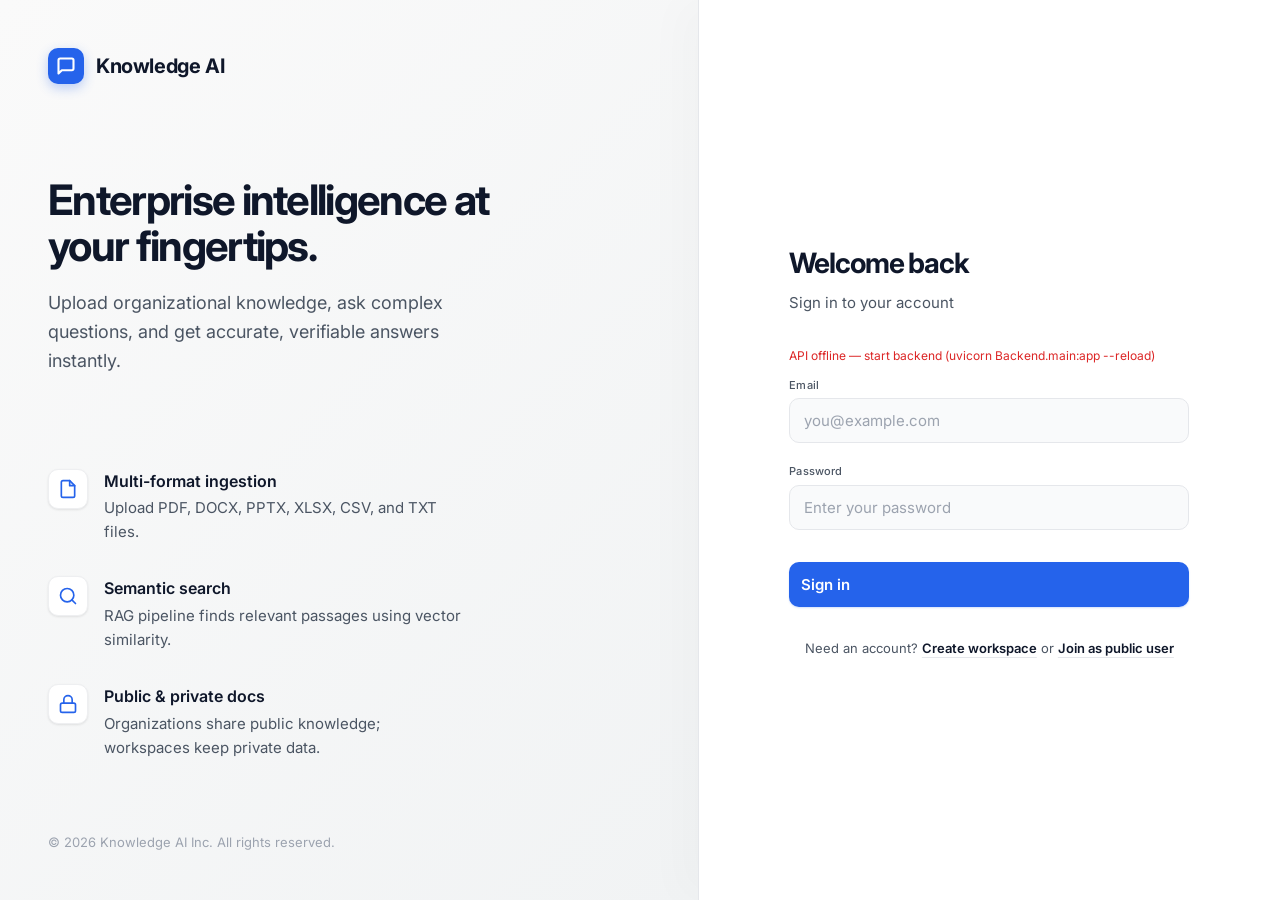
==== commit d22a816c: "final final final" ====
--- a/Frontend/index.html
+++ b/Frontend/index.html
@@ -42,7 +42,7 @@
       </li>
       <li>
         <span class="feat-icon"><svg viewBox="0 0 24 24" fill="none" stroke="currentColor" stroke-width="2" stroke-linecap="round" stroke-linejoin="round"><rect x="3" y="11" width="18" height="11" rx="2" ry="2"/><path d="M7 11V7a5 5 0 0 1 10 0v4"/></svg></span>
-        <div><strong>Multi-tenant isolation</strong>Complete data separation per organization.</div>
+        <div><strong>Public &amp; private docs</strong>Organizations share public knowledge; workspaces keep private data.</div>
       </li>
     </ul>
     
@@ -56,16 +56,16 @@
     <!-- Login Form -->
     <div class="auth-card" id="loginForm">
       <div class="auth-logo">Welcome back</div>
-      <div class="auth-subtitle">Sign in to your workspace to continue</div>
+      <div class="auth-subtitle">Sign in to your account</div>
+      <div id="apiStatus" style="font-size:12px;margin-bottom:12px;color:var(--text-tertiary)">Checking API…</div>
       <form class="auth-form" onsubmit="handleLogin(event)">
         <div class="input-group">
-          <label for="loginEmail">Work Email</label>
-          <input type="email" id="loginEmail" class="input" placeholder="you@organization.com" required>
+          <label for="loginEmail">Email</label>
+          <input type="email" id="loginEmail" class="input" placeholder="you@example.com" required>
         </div>
         <div class="input-group">
           <label for="loginPassword" style="display:flex;justify-content:space-between">
             <span>Password</span>
-            <a href="#" style="color:var(--text-tertiary);font-weight:400;font-size:12px;text-decoration:none">Forgot?</a>
           </label>
           <input type="password" id="loginPassword" class="input" placeholder="Enter your password" required>
         </div>
@@ -73,38 +73,77 @@
         <div id="loginError" class="hidden" style="color:var(--error);font-size:var(--text-sm);text-align:center;background:var(--error-muted);padding:8px;border-radius:var(--radius-md)"></div>
       </form>
       <div class="auth-switch">
-        Don't have an account? <a href="#" onclick="toggleAuth(event,'register')">Create workspace</a>
-      </div>
-    </div>
-
-    <!-- Register Form -->
-    <div class="auth-card hidden" id="registerForm">
+        Need an account?
+        <a href="#" onclick="toggleAuth(event,'register-workspace')">Create workspace</a>
+        or
+        <a href="#" onclick="toggleAuth(event,'register-public')">Join as public user</a>
+      </div>
+    </div>
+
+    <!-- Workspace Register Form -->
+    <div class="auth-card hidden" id="registerWorkspaceForm">
       <div class="auth-logo">Create workspace</div>
-      <div class="auth-subtitle">Get started with Knowledge Assistant for free</div>
+      <div class="auth-subtitle">For teams managing their own knowledge base</div>
+      <div class="auth-type-tabs">
+        <button type="button" class="auth-type-tab active" onclick="switchRegisterType('workspace')">Workspace</button>
+        <button type="button" class="auth-type-tab" onclick="switchRegisterType('public')">Public user</button>
+      </div>
       <form class="auth-form" onsubmit="handleRegister(event)">
         <div class="input-group">
           <label for="regName">Full name</label>
           <input type="text" id="regName" class="input" placeholder="Jane Smith" required>
         </div>
         <div class="input-group">
-          <label for="regOrgName">Organization/Workspace Name</label>
+          <label for="regOrgName">Organization / workspace name</label>
           <input type="text" id="regOrgName" class="input" placeholder="Acme Corp" required>
         </div>
         <div class="input-group">
-          <label for="regEmail">Work Email</label>
+          <label for="regEmail">Work email</label>
           <input type="email" id="regEmail" class="input" placeholder="you@organization.com" required>
         </div>
         <div class="input-group">
           <label for="regPassword">Password</label>
           <input type="password" id="regPassword" class="input" placeholder="Create a strong password" required minlength="6">
         </div>
-        <button type="submit" class="btn btn-primary" id="regBtn">Create account</button>
+        <button type="submit" class="btn btn-primary" id="regBtn">Create workspace</button>
         <div id="regError" class="hidden" style="color:var(--error);font-size:var(--text-sm);text-align:center;background:var(--error-muted);padding:8px;border-radius:var(--radius-md)"></div>
       </form>
       <div class="auth-switch">
         Already have an account? <a href="#" onclick="toggleAuth(event,'login')">Sign in</a>
       </div>
     </div>
+
+    <!-- Public User Register Form -->
+    <div class="auth-card hidden" id="registerPublicForm">
+      <div class="auth-logo">Create public account</div>
+      <div class="auth-subtitle">Browse and query public documents from organizations you follow</div>
+      <div class="auth-type-tabs">
+        <button type="button" class="auth-type-tab" onclick="switchRegisterType('workspace')">Workspace</button>
+        <button type="button" class="auth-type-tab active" onclick="switchRegisterType('public')">Public user</button>
+      </div>
+      <div class="auth-type-hint">
+        No workspace is created. After sign-up, choose which organizations to subscribe to and query only their <strong>public</strong> documents.
+      </div>
+      <form class="auth-form" onsubmit="handleRegisterPublic(event)">
+        <div class="input-group">
+          <label for="pubRegName">Full name</label>
+          <input type="text" id="pubRegName" class="input" placeholder="Jane Smith" required>
+        </div>
+        <div class="input-group">
+          <label for="pubRegEmail">Email</label>
+          <input type="email" id="pubRegEmail" class="input" placeholder="you@example.com" required>
+        </div>
+        <div class="input-group">
+          <label for="pubRegPassword">Password</label>
+          <input type="password" id="pubRegPassword" class="input" placeholder="Create a strong password" required minlength="6">
+        </div>
+        <button type="submit" class="btn btn-primary" id="pubRegBtn">Create public account</button>
+        <div id="pubRegError" class="hidden" style="color:var(--error);font-size:var(--text-sm);text-align:center;background:var(--error-muted);padding:8px;border-radius:var(--radius-md)"></div>
+      </form>
+      <div class="auth-switch">
+        Already have an account? <a href="#" onclick="toggleAuth(event,'login')">Sign in</a>
+      </div>
+    </div>
   </div>
 </div>
 
@@ -112,56 +151,123 @@
 
 <script src="js/api.js"></script>
 <script>
-function toggleAuth(e,target){
-  e.preventDefault();
-  document.getElementById('loginForm').classList.toggle('hidden',target!=='login');
-  document.getElementById('registerForm').classList.toggle('hidden',target!=='register');
-}
-
-async function handleLogin(e){
-  e.preventDefault();
-  const btn=document.getElementById('loginBtn');
-  const errEl=document.getElementById('loginError');
+function formatApiError(err) {
+  if (!err || !err.message) return 'Request failed. Please try again.';
+  if (err.message === 'Failed to fetch') {
+    return 'Cannot reach the API server. Open a terminal in the project folder and run: uvicorn Backend.main:app --reload';
+  }
+  return err.message;
+}
+
+async function checkApiStatus() {
+  const el = document.getElementById('apiStatus');
+  if (!el) return;
+  try {
+    await API.healthCheck();
+    el.textContent = 'API connected';
+    el.style.color = 'var(--success, #059669)';
+  } catch {
+    el.textContent = 'API offline — start backend (uvicorn Backend.main:app --reload)';
+    el.style.color = 'var(--error)';
+  }
+}
+
+function toggleAuth(e, target) {
+  e.preventDefault();
+  document.getElementById('loginForm').classList.toggle('hidden', target !== 'login');
+  document.getElementById('registerWorkspaceForm').classList.toggle('hidden', target !== 'register-workspace');
+  document.getElementById('registerPublicForm').classList.toggle('hidden', target !== 'register-public');
+}
+
+function switchRegisterType(type) {
+  if (type === 'public') {
+    document.getElementById('registerWorkspaceForm').classList.add('hidden');
+    document.getElementById('registerPublicForm').classList.remove('hidden');
+  } else {
+    document.getElementById('registerPublicForm').classList.add('hidden');
+    document.getElementById('registerWorkspaceForm').classList.remove('hidden');
+  }
+}
+
+function saveSession(data) {
+  localStorage.setItem('token', data.access_token);
+  localStorage.setItem('user', JSON.stringify(data.user));
+}
+
+async function handleLogin(e) {
+  e.preventDefault();
+  const btn = document.getElementById('loginBtn');
+  const errEl = document.getElementById('loginError');
   errEl.classList.add('hidden');
-  btn.disabled=true;btn.textContent='Signing in…';
-  try{
-    const data=await API.login(
+  btn.disabled = true;
+  btn.textContent = 'Signing in…';
+  try {
+    const data = await API.login(
       document.getElementById('loginEmail').value,
       document.getElementById('loginPassword').value
     );
-    localStorage.setItem('token',data.access_token);
-    localStorage.setItem('user',JSON.stringify(data.user));
-    window.location.href='app.html';
-  }catch(err){
-    errEl.textContent=err.message||'Invalid credentials. Please try again.';
+    saveSession(data);
+    window.location.href = 'app.html';
+  } catch (err) {
+    errEl.textContent = formatApiError(err);
     errEl.classList.remove('hidden');
-  }finally{btn.disabled=false;btn.textContent='Sign in';}
-}
-
-async function handleRegister(e){
-  e.preventDefault();
-  const btn=document.getElementById('regBtn');
-  const errEl=document.getElementById('regError');
+  } finally {
+    btn.disabled = false;
+    btn.textContent = 'Sign in';
+  }
+}
+
+async function handleRegister(e) {
+  e.preventDefault();
+  const btn = document.getElementById('regBtn');
+  const errEl = document.getElementById('regError');
   errEl.classList.add('hidden');
-  btn.disabled=true;btn.textContent='Creating workspace…';
-  try{
-    const data=await API.register(
+  btn.disabled = true;
+  btn.textContent = 'Creating workspace…';
+  try {
+    const data = await API.register(
       document.getElementById('regName').value,
       document.getElementById('regEmail').value,
       document.getElementById('regPassword').value,
       document.getElementById('regOrgName').value
     );
-    localStorage.setItem('token',data.access_token);
-    localStorage.setItem('user',JSON.stringify(data.user));
-    window.location.href='app.html';
-  }catch(err){
-    errEl.textContent=err.message||'Registration failed. Please try again.';
+    saveSession(data);
+    window.location.href = 'app.html';
+  } catch (err) {
+    errEl.textContent = formatApiError(err);
     errEl.classList.remove('hidden');
-  }finally{btn.disabled=false;btn.textContent='Create account';}
-}
-
-// If already logged in, redirect
-if(localStorage.getItem('token'))window.location.href='app.html';
+  } finally {
+    btn.disabled = false;
+    btn.textContent = 'Create workspace';
+  }
+}
+
+async function handleRegisterPublic(e) {
+  e.preventDefault();
+  const btn = document.getElementById('pubRegBtn');
+  const errEl = document.getElementById('pubRegError');
+  errEl.classList.add('hidden');
+  btn.disabled = true;
+  btn.textContent = 'Creating account…';
+  try {
+    const data = await API.registerPublic(
+      document.getElementById('pubRegName').value,
+      document.getElementById('pubRegEmail').value,
+      document.getElementById('pubRegPassword').value
+    );
+    saveSession(data);
+    window.location.href = 'app.html?onboarding=1#subscriptions';
+  } catch (err) {
+    errEl.textContent = formatApiError(err);
+    errEl.classList.remove('hidden');
+  } finally {
+    btn.disabled = false;
+    btn.textContent = 'Create public account';
+  }
+}
+
+if (localStorage.getItem('token')) window.location.href = 'app.html';
+document.addEventListener('DOMContentLoaded', checkApiStatus);
 </script>
 </body>
 </html>
--- a/Frontend/css/layout.css
+++ b/Frontend/css/layout.css
@@ -17,6 +17,12 @@
 .auth-switch a { color: var(--text-primary); font-weight: 600; text-decoration: underline; text-decoration-color: var(--border-primary); text-underline-offset: 4px; transition: all 0.2s; }
 .auth-switch a:hover { color: var(--accent); text-decoration-color: var(--accent); }
 
+.auth-type-tabs { display: flex; gap: 4px; padding: 4px; background: var(--bg-secondary); border-radius: var(--radius-lg); margin-bottom: var(--sp-6); }
+.auth-type-tab { flex: 1; border: none; background: transparent; padding: 10px 12px; font-size: var(--text-sm); font-weight: 600; color: var(--text-secondary); border-radius: var(--radius-md); cursor: pointer; transition: all 0.2s; font-family: var(--font-sans); }
+.auth-type-tab:hover { color: var(--text-primary); }
+.auth-type-tab.active { background: #fff; color: var(--text-primary); box-shadow: var(--shadow-sm); }
+.auth-type-hint { font-size: var(--text-sm); color: var(--text-tertiary); line-height: 1.5; margin-bottom: var(--sp-4); padding: 10px 12px; background: var(--bg-secondary); border-radius: var(--radius-md); }
+
 .auth-feature-list { list-style: none; display: flex; flex-direction: column; gap: var(--sp-8); max-width: 420px; }
 .auth-feature-list li { display: flex; gap: var(--sp-4); font-size: var(--text-md); color: var(--text-secondary); line-height: 1.6; }
 .auth-feature-list li .feat-icon { width: 40px; height: 40px; border-radius: var(--radius-lg); background: #fff; box-shadow: var(--shadow-sm); display: flex; align-items: center; justify-content: center; flex-shrink: 0; color: var(--accent); border: 1px solid var(--border-secondary); }
@@ -24,6 +30,198 @@
 .auth-feature-list li strong { color: var(--text-primary); font-weight: 600; font-size: 16px; display: block; margin-bottom: 2px; }
 
 @media(max-width:900px){ .auth-left { display: none; } }
+
+/* ── Subscriptions / organization picker (public users) ─────────── */
+.sub-onboarding {
+  padding: 20px 24px;
+  margin-bottom: 20px;
+  background: linear-gradient(135deg, var(--accent-light, #eff6ff) 0%, #fff 100%);
+  border: 1px solid var(--border-primary);
+  border-radius: var(--radius-lg);
+}
+.sub-onboarding h2 { font-size: 18px; font-weight: 700; letter-spacing: -0.02em; margin-bottom: 6px; }
+.sub-onboarding p { font-size: 14px; color: var(--text-secondary); line-height: 1.5; margin: 0; }
+
+.sub-toolbar {
+  display: grid;
+  grid-template-columns: 1fr minmax(200px, 280px);
+  gap: 12px;
+  margin-bottom: 16px;
+}
+@media (max-width: 768px) {
+  .sub-toolbar { grid-template-columns: 1fr; }
+}
+
+.sub-search-wrap {
+  position: relative;
+  display: flex;
+  align-items: center;
+}
+.sub-search-wrap svg {
+  position: absolute;
+  left: 14px;
+  width: 18px;
+  height: 18px;
+  color: var(--text-tertiary);
+  pointer-events: none;
+}
+.sub-search-wrap .input {
+  width: 100%;
+  padding: 12px 14px 12px 42px;
+  border-radius: var(--radius-lg);
+  font-size: 15px;
+}
+
+.sub-quick-select label {
+  display: block;
+  font-size: 11px;
+  font-weight: 600;
+  text-transform: uppercase;
+  letter-spacing: 0.04em;
+  color: var(--text-tertiary);
+  margin-bottom: 6px;
+}
+.sub-quick-select .input {
+  width: 100%;
+  padding: 12px 14px;
+  border-radius: var(--radius-lg);
+  cursor: pointer;
+}
+
+.sub-chips-section {
+  margin-bottom: 16px;
+  min-height: 40px;
+}
+.sub-chips-label {
+  font-size: 12px;
+  font-weight: 600;
+  color: var(--text-secondary);
+  margin-bottom: 8px;
+}
+.sub-chips {
+  display: flex;
+  flex-wrap: wrap;
+  gap: 8px;
+}
+.sub-chip {
+  display: inline-flex;
+  align-items: center;
+  gap: 6px;
+  padding: 6px 10px 6px 12px;
+  background: var(--accent-light, #eff6ff);
+  border: 1px solid rgba(37, 99, 235, 0.2);
+  border-radius: 999px;
+  font-size: 13px;
+  font-weight: 500;
+  color: var(--accent, #2563eb);
+}
+.sub-chip button {
+  border: none;
+  background: transparent;
+  cursor: pointer;
+  padding: 0;
+  line-height: 0;
+  color: var(--text-tertiary);
+  display: flex;
+}
+.sub-chip button:hover { color: var(--error); }
+
+.sub-results-meta {
+  display: flex;
+  justify-content: space-between;
+  align-items: center;
+  margin-bottom: 12px;
+  font-size: 13px;
+  color: var(--text-secondary);
+}
+
+.sub-org-grid {
+  display: grid;
+  grid-template-columns: repeat(auto-fill, minmax(280px, 1fr));
+  gap: 12px;
+  max-height: min(480px, 55vh);
+  overflow-y: auto;
+  padding-right: 4px;
+}
+
+.sub-org-card {
+  display: flex;
+  gap: 12px;
+  padding: 16px;
+  border: 1px solid var(--border-primary);
+  border-radius: var(--radius-lg);
+  background: #fff;
+  cursor: pointer;
+  transition: border-color 0.15s, box-shadow 0.15s;
+  text-align: left;
+}
+.sub-org-card:hover {
+  border-color: var(--accent);
+  box-shadow: var(--shadow-sm);
+}
+.sub-org-card.selected {
+  border-color: var(--accent);
+  background: var(--accent-light, #eff6ff);
+}
+.sub-org-card .sub-org-check {
+  flex-shrink: 0;
+  width: 20px;
+  height: 20px;
+  border-radius: 6px;
+  border: 2px solid var(--border-primary);
+  display: flex;
+  align-items: center;
+  justify-content: center;
+  margin-top: 2px;
+}
+.sub-org-card.selected .sub-org-check {
+  background: var(--accent);
+  border-color: var(--accent);
+  color: #fff;
+}
+.sub-org-card-body { flex: 1; min-width: 0; }
+.sub-org-card-body strong {
+  display: block;
+  font-size: 15px;
+  margin-bottom: 4px;
+  color: var(--text-primary);
+}
+.sub-org-card-body span {
+  font-size: 12px;
+  color: var(--text-tertiary);
+  display: block;
+  overflow: hidden;
+  text-overflow: ellipsis;
+  white-space: nowrap;
+}
+.sub-org-card-body p {
+  font-size: 13px;
+  color: var(--text-secondary);
+  margin: 8px 0 0;
+  line-height: 1.4;
+  display: -webkit-box;
+  -webkit-line-clamp: 2;
+  -webkit-box-orient: vertical;
+  overflow: hidden;
+}
+
+.sub-empty-results {
+  padding: 48px 24px;
+  text-align: center;
+  color: var(--text-secondary);
+  font-size: 14px;
+}
+
+.sub-footer-bar {
+  display: flex;
+  justify-content: space-between;
+  align-items: center;
+  margin-top: 20px;
+  padding-top: 16px;
+  border-top: 1px solid var(--border-primary);
+  gap: 12px;
+  flex-wrap: wrap;
+}
 
 /* ── App Shell ──────────────────────────────────────────────── */
 .app-shell { display: flex; min-height: 100vh; background: var(--bg-primary); }
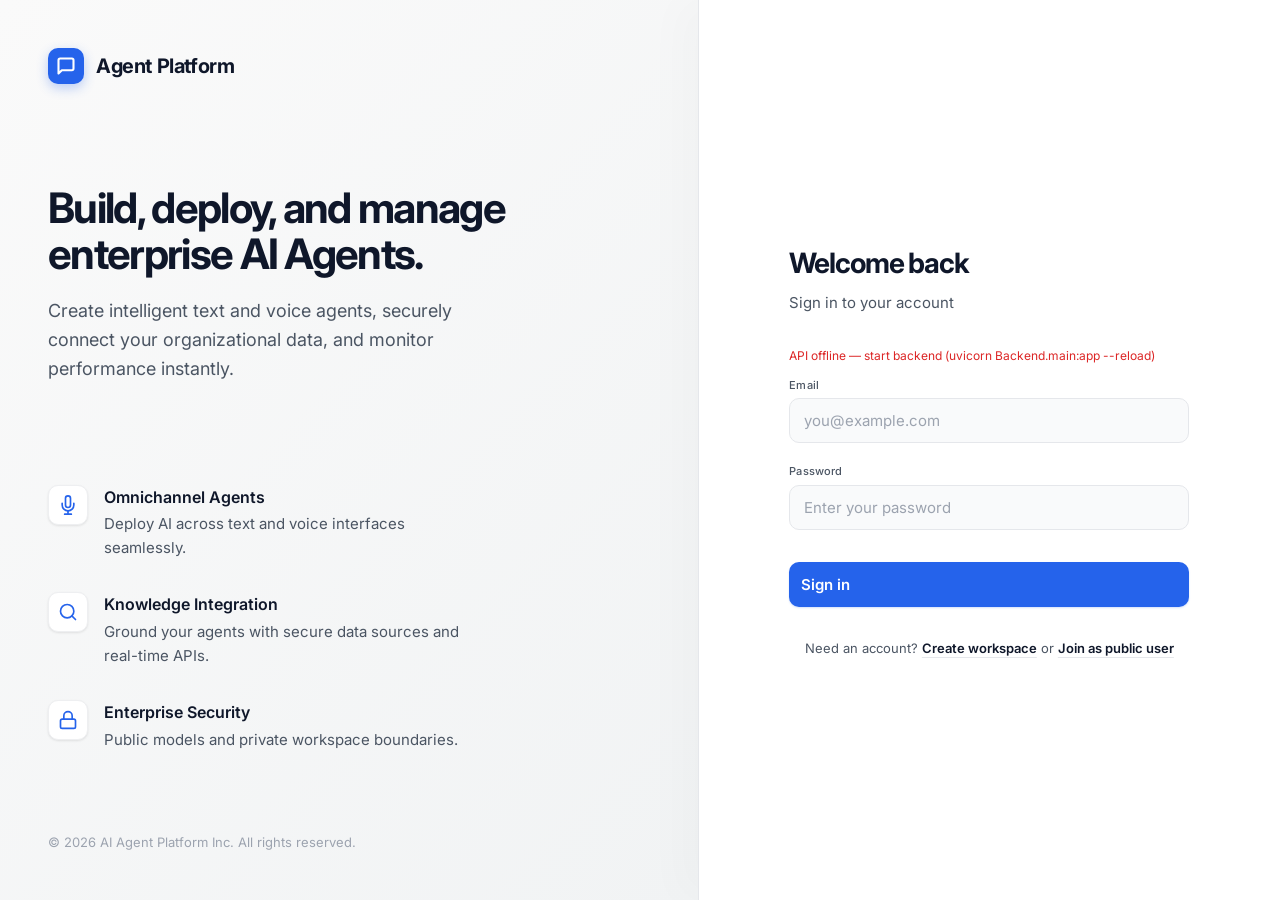
==== commit bf5b1950: "Fixes" ====
--- a/Frontend/index.html
+++ b/Frontend/index.html
@@ -3,8 +3,8 @@
 <head>
 <meta charset="UTF-8">
 <meta name="viewport" content="width=device-width,initial-scale=1">
-<meta name="description" content="AI Knowledge Assistant — Enterprise knowledge management powered by AI">
-<title>Sign in — AI Knowledge Assistant</title>
+<meta name="description" content="AI Agent Platform — Enterprise agent deployment and management">
+<title>Sign in — AI Agent Platform</title>
 <link rel="preconnect" href="https://fonts.googleapis.com">
 <link href="https://fonts.googleapis.com/css2?family=Inter:wght@400;500;600;700&family=JetBrains+Mono:wght@400;500&display=swap" rel="stylesheet">
 <link rel="stylesheet" href="css/design-system.css">
@@ -19,35 +19,35 @@
       <div style="width:36px;height:36px;background:var(--accent);border-radius:10px;display:flex;align-items:center;justify-content:center;box-shadow:0 4px 12px rgba(37,99,235,0.3)">
         <svg width="20" height="20" viewBox="0 0 24 24" fill="none" stroke="#fff" stroke-width="2.5" stroke-linecap="round" stroke-linejoin="round"><path d="M21 15a2 2 0 0 1-2 2H7l-4 4V5a2 2 0 0 1 2-2h14a2 2 0 0 1 2 2z"/></svg>
       </div>
-      <span style="font-weight:700;font-size:20px;letter-spacing:-.02em;color:var(--text-primary)">Knowledge AI</span>
+      <span style="font-weight:700;font-size:20px;letter-spacing:-.02em;color:var(--text-primary)">Agent Platform</span>
     </div>
     
     <div style="margin: 60px 0">
       <h1 style="font-size:42px;font-weight:700;letter-spacing:-.04em;line-height:1.1;color:var(--text-primary);margin-bottom:20px;max-width:480px">
-        Enterprise intelligence at your fingertips.
+        Build, deploy, and manage enterprise AI Agents.
       </h1>
       <p style="font-size:18px;color:var(--text-secondary);max-width:440px;line-height:1.6">
-        Upload organizational knowledge, ask complex questions, and get accurate, verifiable answers instantly.
+        Create intelligent text and voice agents, securely connect your organizational data, and monitor performance instantly.
       </p>
     </div>
 
     <ul class="auth-feature-list">
       <li>
-        <span class="feat-icon"><svg viewBox="0 0 24 24" fill="none" stroke="currentColor" stroke-width="2" stroke-linecap="round" stroke-linejoin="round"><path d="M14 2H6a2 2 0 0 0-2 2v16a2 2 0 0 0 2 2h12a2 2 0 0 0 2-2V8z"/><polyline points="14 2 14 8 20 8"/></svg></span>
-        <div><strong>Multi-format ingestion</strong>Upload PDF, DOCX, PPTX, XLSX, CSV, and TXT files.</div>
+        <span class="feat-icon"><svg viewBox="0 0 24 24" fill="none" stroke="currentColor" stroke-width="2" stroke-linecap="round" stroke-linejoin="round"><path d="M12 1a3 3 0 0 0-3 3v8a3 3 0 0 0 6 0V4a3 3 0 0 0-3-3z"></path><path d="M19 10v2a7 7 0 0 1-14 0v-2"></path><line x1="12" y1="19" x2="12" y2="23"></line><line x1="8" y1="23" x2="16" y2="23"></line></svg></span>
+        <div><strong>Omnichannel Agents</strong>Deploy AI across text and voice interfaces seamlessly.</div>
       </li>
       <li>
         <span class="feat-icon"><svg viewBox="0 0 24 24" fill="none" stroke="currentColor" stroke-width="2" stroke-linecap="round" stroke-linejoin="round"><circle cx="11" cy="11" r="8"/><line x1="21" y1="21" x2="16.65" y2="16.65"/></svg></span>
-        <div><strong>Semantic search</strong>RAG pipeline finds relevant passages using vector similarity.</div>
+        <div><strong>Knowledge Integration</strong>Ground your agents with secure data sources and real-time APIs.</div>
       </li>
       <li>
         <span class="feat-icon"><svg viewBox="0 0 24 24" fill="none" stroke="currentColor" stroke-width="2" stroke-linecap="round" stroke-linejoin="round"><rect x="3" y="11" width="18" height="11" rx="2" ry="2"/><path d="M7 11V7a5 5 0 0 1 10 0v4"/></svg></span>
-        <div><strong>Public &amp; private docs</strong>Organizations share public knowledge; workspaces keep private data.</div>
+        <div><strong>Enterprise Security</strong>Public models and private workspace boundaries.</div>
       </li>
     </ul>
     
     <div style="margin-top:40px;font-size:13px;color:var(--text-tertiary)">
-      &copy; 2026 Knowledge AI Inc. All rights reserved.
+      &copy; 2026 AI Agent Platform Inc. All rights reserved.
     </div>
   </div>
 
@@ -83,7 +83,7 @@
     <!-- Workspace Register Form -->
     <div class="auth-card hidden" id="registerWorkspaceForm">
       <div class="auth-logo">Create workspace</div>
-      <div class="auth-subtitle">For teams managing their own knowledge base</div>
+      <div class="auth-subtitle">For teams building and managing AI agents</div>
       <div class="auth-type-tabs">
         <button type="button" class="auth-type-tab active" onclick="switchRegisterType('workspace')">Workspace</button>
         <button type="button" class="auth-type-tab" onclick="switchRegisterType('public')">Public user</button>
@@ -116,13 +116,13 @@
     <!-- Public User Register Form -->
     <div class="auth-card hidden" id="registerPublicForm">
       <div class="auth-logo">Create public account</div>
-      <div class="auth-subtitle">Browse and query public documents from organizations you follow</div>
+      <div class="auth-subtitle">Interact with public AI agents from organizations you follow</div>
       <div class="auth-type-tabs">
         <button type="button" class="auth-type-tab" onclick="switchRegisterType('workspace')">Workspace</button>
         <button type="button" class="auth-type-tab active" onclick="switchRegisterType('public')">Public user</button>
       </div>
       <div class="auth-type-hint">
-        No workspace is created. After sign-up, choose which organizations to subscribe to and query only their <strong>public</strong> documents.
+        No workspace is created. After sign-up, choose which organizations to subscribe to and interact with their <strong>public</strong> agents.
       </div>
       <form class="auth-form" onsubmit="handleRegisterPublic(event)">
         <div class="input-group">
--- a/Frontend/css/design-system.css
+++ b/Frontend/css/design-system.css
@@ -283,7 +283,8 @@
 .table-wrap {
   border: 1px solid var(--border-primary);
   border-radius: var(--radius-lg);
-  overflow: hidden;
+  overflow-x: auto;
+  -webkit-overflow-scrolling: touch;
   background: var(--bg-elevated);
 }
 .table {
@@ -650,3 +651,36 @@
 
 /* ── Selection ───────────────────────────────────────────────── */
 ::selection { background: var(--accent-light); color: var(--accent); }
+
+/* ── Responsive Overrides ────────────────────────────────────── */
+@media (max-width: 1024px) {
+  :root {
+    --sp-16: 48px;
+    --sp-12: 32px;
+    --sp-10: 24px;
+    --sp-8: 24px;
+  }
+}
+
+@media (max-width: 768px) {
+  :root {
+    --sp-16: 32px;
+    --sp-12: 24px;
+    --sp-10: 20px;
+    --text-3xl: 28px;
+    --text-2xl: 24px;
+    --text-xl: 20px;
+  }
+  
+  /* Touch target optimizations */
+  .btn:not(.btn-sm), .input {
+    min-height: 44px;
+  }
+}
+
+/* Responsive Table Wrapper */
+.table-responsive {
+  width: 100%;
+  overflow-x: auto;
+  -webkit-overflow-scrolling: touch;
+}
--- a/Frontend/css/layout.css
+++ b/Frontend/css/layout.css
@@ -224,10 +224,10 @@
 }
 
 /* ── App Shell ──────────────────────────────────────────────── */
-.app-shell { display: flex; min-height: 100vh; background: var(--bg-primary); }
+.app-shell { display: flex; height: 100vh; height: 100dvh; overflow: hidden; background: var(--bg-primary); }
 
 /* ── Sidebar ────────────────────────────────────────────────── */
-.sidebar { width: var(--sidebar-w); background: var(--bg-sidebar); border-right: 1px solid var(--border-primary); display: flex; flex-direction: column; position: fixed; top: 0; left: 0; height: 100vh; z-index: 50; transition: width var(--duration-slow) var(--ease-out); overflow: hidden; }
+.sidebar { width: var(--sidebar-w); background: var(--bg-sidebar); border-right: 1px solid var(--border-primary); display: flex; flex-direction: column; position: fixed; top: 0; left: 0; height: 100vh; height: 100dvh; z-index: 50; transition: width var(--duration-slow) var(--ease-out); overflow: hidden; }
 .sidebar.collapsed { width: var(--sidebar-collapsed-w); }
 .sidebar.collapsed .sidebar-header { padding: 16px 8px; justify-content: center; }
 .sidebar.collapsed .sidebar-logo { display: none; }
@@ -259,11 +259,12 @@
 .sidebar.collapsed .user-info { display: none; }
 
 /* ── Main Content ───────────────────────────────────────────── */
-.main-content { margin-left: var(--sidebar-w); flex: 1; display: flex; flex-direction: column; min-height: 100vh; transition: margin-left var(--duration-slow) var(--ease-out); background: #fff; }
+.main-content { margin-left: var(--sidebar-w); flex: 1; display: flex; flex-direction: column; min-height: 0; height: 100%; overflow: hidden; transition: margin-left var(--duration-slow) var(--ease-out); background: #fff; }
 .sidebar.collapsed ~ .main-content { margin-left: var(--sidebar-collapsed-w); }
 
 /* ── Top Bar ────────────────────────────────────────────────── */
 .topbar { height: 60px; border-bottom: 1px solid var(--border-primary); display: flex; align-items: center; justify-content: space-between; padding: 0 24px; background: rgba(255, 255, 255, 0.8); backdrop-filter: blur(12px); position: sticky; top: 0; z-index: 30; }
+#mobileMenuBtn { display: none; }
 .topbar-left { display: flex; align-items: center; gap: 16px; }
 .topbar-breadcrumb { display: flex; align-items: center; gap: 8px; font-size: 13px; color: var(--text-secondary); font-weight: 500; }
 .topbar-breadcrumb .sep { color: var(--border-primary); }
@@ -288,7 +289,8 @@
 .stat-change { font-size: 13px; margin-top: 12px; display: flex; align-items: center; gap: 4px; font-weight: 500; }
 
 /* ── Chat Layout ────────────────────────────────────────────── */
-.chat-layout { display: flex; height: calc(100vh - 60px); overflow: hidden; background: #fff; }
+#page-chat { overflow: hidden; }
+.chat-layout { display: flex; flex: 1; height: 100%; width: 100%; min-height: 0; overflow: hidden; background: #fff; }
 .chat-sidebar { width: 300px; border-right: 1px solid var(--border-primary); display: flex; flex-direction: column; background: var(--bg-sidebar); transition: width 0.3s cubic-bezier(0.4, 0, 0.2, 1), border-color 0.3s; }
 .chat-sidebar.collapsed { width: 0; border-right-color: transparent; overflow: hidden; }
 .chat-sidebar-header { padding: 16px 20px; border-bottom: 1px solid var(--border-primary); display: flex; align-items: center; justify-content: space-between; }
@@ -417,13 +419,63 @@
 .timeline-time { font-size: 12px; color: var(--text-tertiary); margin-top: 4px; }
 
 /* ── Mobile Overlay ─────────────────────────────────────────── */
-.mobile-sidebar-overlay { display: none; position: fixed; inset: 0; background: rgba(0,0,0,0.4); backdrop-filter: blur(4px); z-index: 40; }
-@media(max-width:768px){
-  .sidebar { transform: translateX(-100%); }
+.mobile-sidebar-overlay { 
+  position: fixed; inset: 0; 
+  background: rgba(0,0,0,0.4); 
+  backdrop-filter: blur(4px); 
+  z-index: 40; 
+  opacity: 0; 
+  visibility: hidden;
+  transition: all 0.3s ease;
+}
+.mobile-sidebar-overlay.active { 
+  opacity: 1; 
+  visibility: visible;
+}
+
+@media(max-width:768px) {
+  .sidebar { transform: translateX(-100%); width: 280px; max-width: 85vw; }
   .sidebar.open { transform: translateX(0); }
-  .mobile-sidebar-overlay.active { display: block; }
+  
   .main-content { margin-left: 0!important; }
-  .chat-sidebar { display: none; }
-  .chat-input-bar { padding: 16px 20px; }
-  .page-content { padding: 24px 20px; }
-}
+  
+  .page-content { padding: 16px; }
+  .page-title { font-size: 24px; }
+  .page-header { flex-direction: column; align-items: flex-start; gap: 12px; }
+
+  /* Topbar */
+  .topbar { padding: 0 16px; }
+  .topbar-search { min-width: 0; flex: 1; }
+  #mobileMenuBtn, .mobile-only { display: inline-flex !important; }
+  
+  /* Auth */
+  .auth-right { padding: var(--sp-6); }
+  
+  /* Subscriptions */
+  .sub-footer-bar { flex-direction: column; align-items: stretch; }
+  .sub-footer-bar .btn { width: 100%; justify-content: center; }
+
+  /* Stats Grid */
+  .stats-grid { grid-template-columns: 1fr; }
+  
+  /* Chat Mobile Layout */
+  .chat-layout { position: relative; }
+  .chat-sidebar { 
+    position: absolute; 
+    left: 0; top: 0; bottom: 0; 
+    z-index: 20; 
+    transform: translateX(-100%); 
+    width: 280px; 
+    max-width: 85vw;
+    box-shadow: var(--shadow-xl);
+  }
+  .chat-sidebar.open { transform: translateX(0); }
+  .chat-messages { padding: 20px 16px; }
+  .chat-input-bar { padding: 12px 16px; }
+  
+  /* Chat Message Adjustments */
+  .chat-msg { gap: 12px; }
+  .chat-msg .msg-avatar-wrap { display: none; }
+  .chat-msg.user .msg-content { align-items: flex-end; }
+  .chat-msg.user .msg-body { border-radius: 16px 16px 4px 16px; }
+}
